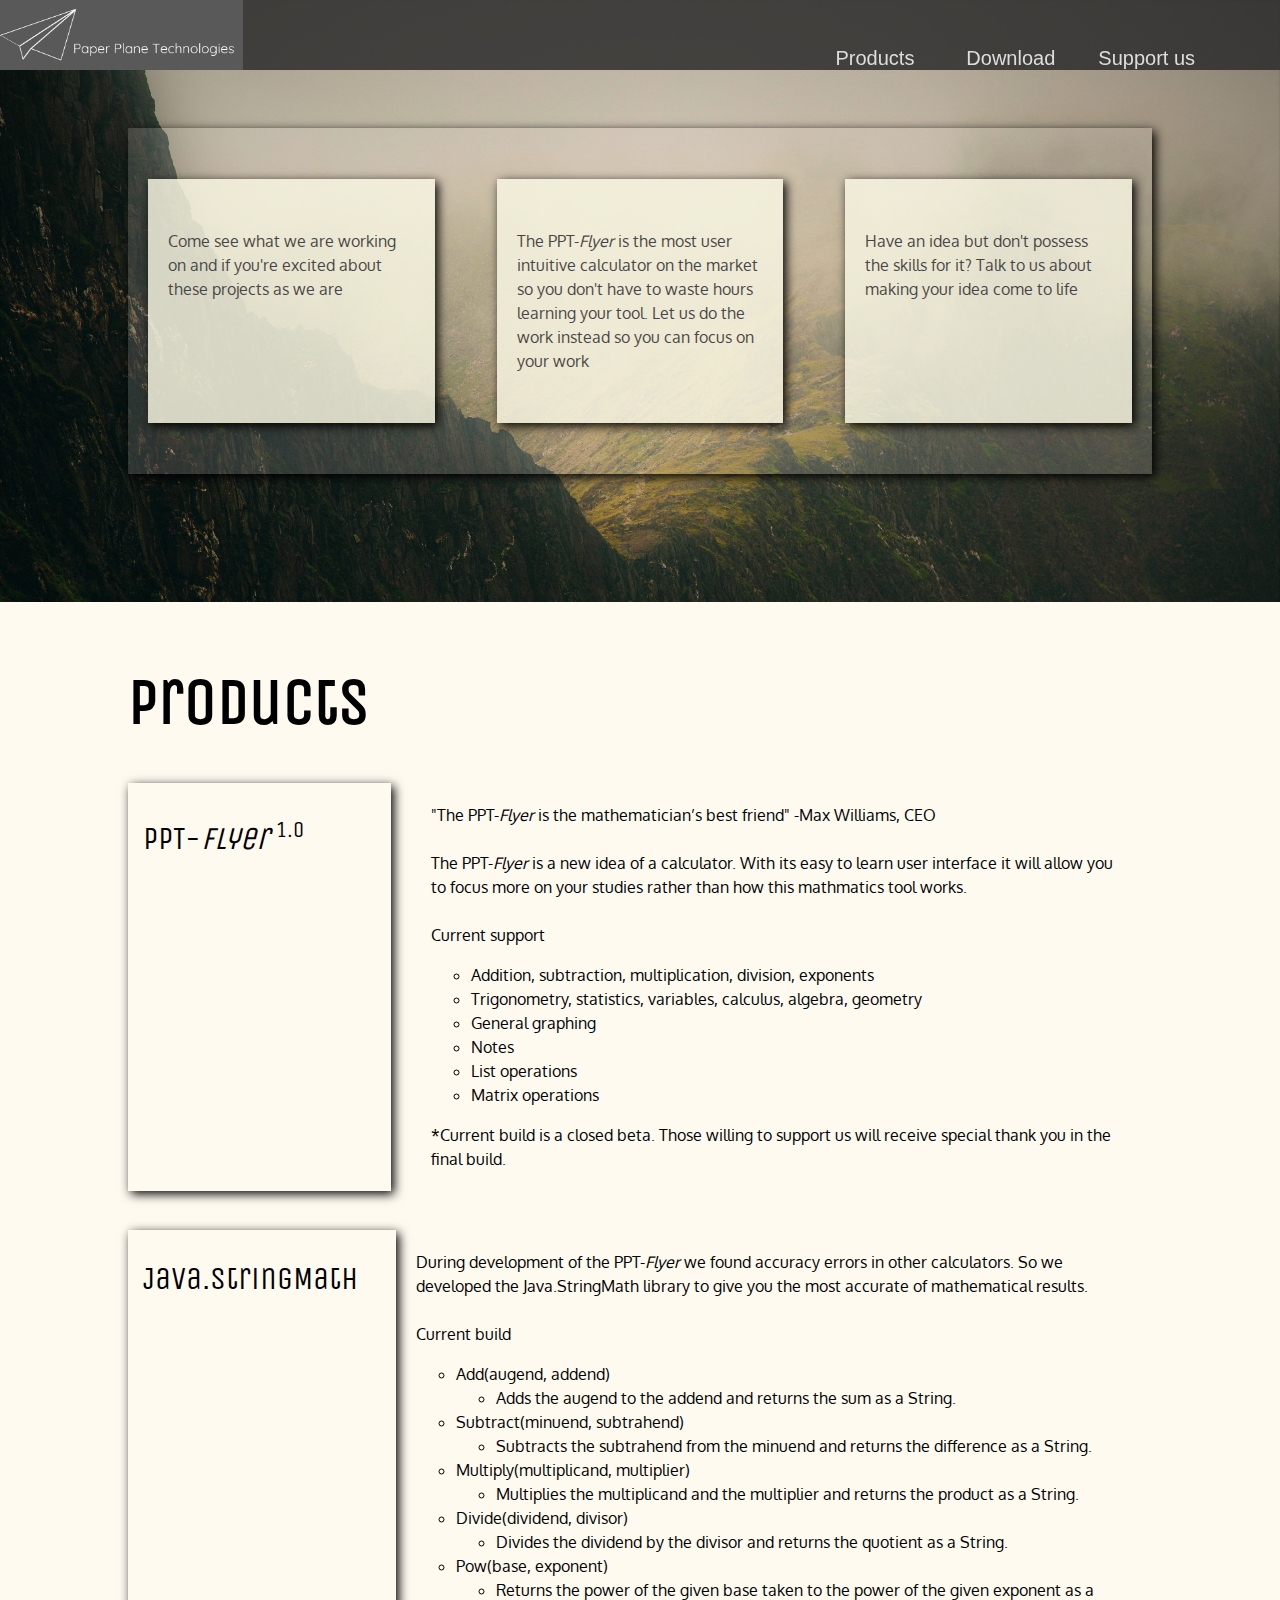
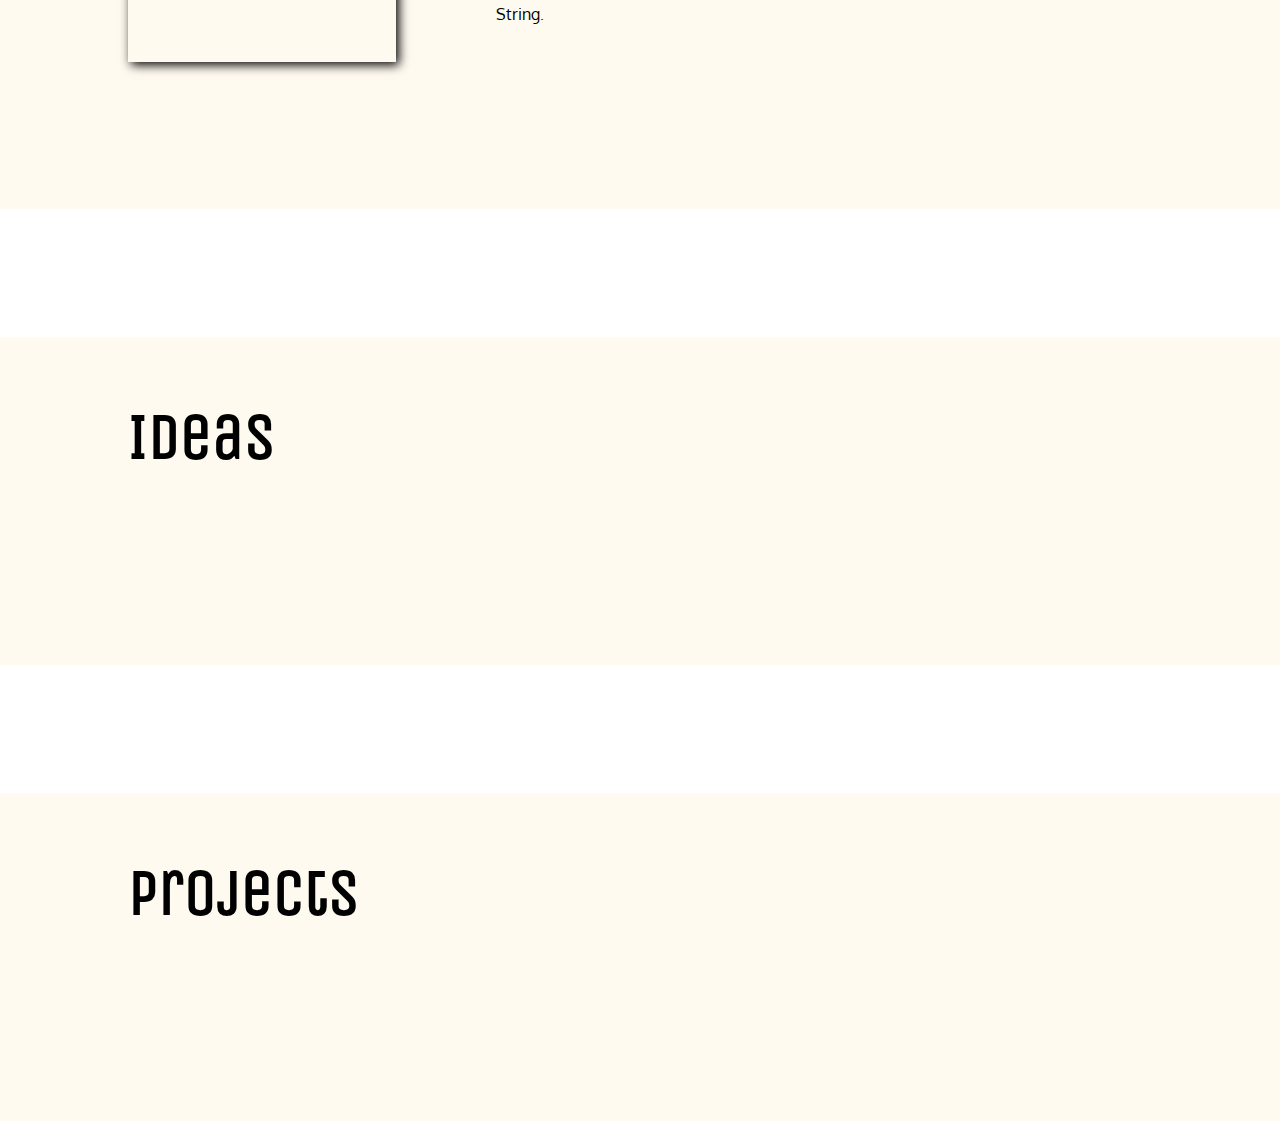
==== index.html @ 5256f651 "Test of Strcture" ====
<!DOCTYPE html>
<html>

<head>
<link href='style.css' type='text/css' rel='stylesheet'>
<link type="text/css" rel="stylesheet" href="header-style.css">
<title>Paper Plane Technologies</title>
<meta name="keywords" content="Paper Plane Technologies, Paper Plane, Technology, PPT-Flyer">

<style>
    body {
        padding: 0;
        margin: 0;
        
        background-image: url(bg%20mountain%20smoke.jpg);
        background-attachment: fixed;
        background-size: 100% 100%;
        z-index: -10;
    }
</style>
</head>

<body>
    
<div id="theWholeHeadingBlock">
	<a href="Home.html"><img src="PPT%20WHT.png"></a>
	<span id="rightHeadingItem">
        <a href="#products">
            <div id="hinLine">Products</div>
        </a>
        <a href="download.php">
            <div id="hinLine">Download</div>
        </a>
		<a href="support.php">
            <div id="hinLine">Support us</div>
        </a>
	</span>
</div>

<div class="vbuffer"></div>   

<div class="center">
    <div class="cContent">
        <div class="hbuffer"></div>
        
        <a href="#projects">
        <div class="inLine">
            Come see what we are working on and if you're excited about these projects as we are
        </div>
        </a>

        <div class="mhbuffer"></div>

        <a href="#products">
        <div class="inLine">
            The PPT-<em>Flyer</em> is the most user intuitive calculator on the market so you don't have to waste hours learning your tool. Let us do the work instead so you can focus on your work
        </div>
        </a>

        <div class="mhbuffer"></div>

        <a href="#ideas">
        <div class="inLine"> 
            Have an idea but don't possess the skills for it? Talk to us about making your idea come to life
        </div>
        </a>

        <div class="hbuffer"></div>
    </div>
</div>

<div class="vbuffer"></div>

<div id="products"></div>

<div class="hFill">
<!--    PPT-Flyer   -->
    <div class="center">
        <h1 class="head" >
            Products
        </h1>
    </div>
    <div class="fcenter">
        <a href="download-PPT-Flyer.html">
        <div class="thead">
            PPT-<em>Flyer </em> <sup><small>1.0</small></sup>
        </div>
        </a>
        <div class="hbuffer"></div>
        <div class="tdata">
            "The PPT-<em>Flyer</em> is the mathematician’s best friend" -Max Williams, CEO
            <br><br>
                        <!-- General -->
            The PPT-<em>Flyer</em> is a new idea of a calculator. With its easy to learn user interface it will allow you to focus more on your studies rather than how this mathmatics tool works.
            <br><br>
            Current support
            <ul style="list-style-type:circle">
                <li>Addition, subtraction, multiplication, division, exponents</li>
                <li>Trigonometry, statistics, variables, calculus, algebra, geometry</li>
                <li>General graphing</li>
                <li>Notes</li>
                <li>List operations</li>
                <li>Matrix operations</li>
            </ul>
            *Current build is a closed beta. Those willing to support us will receive special thank you in the final build.
        </div>     
    </div>
    <div class="mvbuffer"></div>
<!--     Java.StringMath     -->
    <div class="fcenter">
        <a href="download-Java.StringMath">
        <div class="thead">
            Java.StringMath
        </div>
        </a>
        <div class="tdata">
            During development of the PPT-<em>Flyer</em> we found accuracy errors in other calculators. So we developed the Java.StringMath library to give you the most accurate of mathematical results.
            <br><br>
            Current build
            <ul style="list-style-type:circle">
                <li>Add(augend, addend)</li>
                <ul style="list-style-type:circle">
                    <li>Adds the augend to the addend and returns the sum as a String.</li>
                </ul>
                <li>Subtract(minuend, subtrahend)</li>
                <ul style="list-style-type:circle">
                    <li>Subtracts the subtrahend from the minuend and returns the difference as a String.</li>
                </ul>
                <li>Multiply(multiplicand, multiplier)</li>
                <ul style="list-style-type:circle">
                    <li>Multiplies the multiplicand and the multiplier and returns the product as a String.</li>
                </ul>
                <li>Divide(dividend, divisor)</li>
                <ul style="list-style-type:circle">
                   <li>Divides the dividend by the divisor and returns the quotient as a String.</li> 
                </ul>
                <li>Pow(base, exponent)</li>
                <ul style="list-style-type:circle">
                    <li>Returns the power of the given base taken to the power of the given exponent as a String.</li>
                </ul>
                
            </ul>
        </div>
    </div>
    <div class="vbuffer"></div>    
</div>
    
<div class="vbuffer"></div>

<div id="ideas"></div>
    
<div class="hFill">
    <div class="center">
        <h1 class="head" >
        Ideas
        </h1>
    </div>
    <div class="vbuffer"></div>
</div>

<div class="vbuffer"></div>

<div id="projects"></div>

<div class="hFill">
    <div class="center">
        <h1 class="head">
        Projects
        </h1>
    </div>
    <div class="vbuffer"></div>
</div>
</body>

</html>
---- style.css ----
@import url('//fonts.googleapis.com/css?family=Unica One');
@import url('//fonts.googleapis.com/css?family=Oxygen');
/* calc() for calculations */
a:link, a:visited {
    font-size: inherit;
    line-height: inherit;
    
    width: 30%;
    display: inherit;
    
    color: inherit;
    font-family: inherit;
    font-size: inherit;
    box-shadow: 3px 3px 10px;
    background-color: inherit;
    text-decoration: none;
}
a:hover {
    background-color:rgba(112, 123, 88, 0.3);
}
.inLine{
    display: inline-block;

    font-size: 100%;
    font-family: Oxygen;
    line-height: 150%;
    background-color:rgba(245, 245, 220, .8);
        
    padding-left: 20px;
    padding-right: 20px;
    padding-top: 50px;
    padding-bottom: 50px;
    
    white-space:normal;
    z-index: -9;
}
.hFill {
    width: 100%;     
    background-color:rgb(255, 250, 240);

    padding-top: 1.5%;
    padding-bottom: 1.5%;
    
    white-space:normal;
    z-index: -9;
}
.cContent{
    display: flex;
    justify-content:space-around;
    background-color:rgba(255, 250, 240, .15);
    box-shadow: 3px 3px 10px;

    padding-top: 5%;
    padding-bottom: 5%;
    z-index: -10;
}
h1.head {
    font-family:'Unica One';
    font-size: 400%;
    text-align: left;
}
div.vbuffer {
    align-content:center; 
    padding-top: 5%;
    padding-bottom: 5%;
    width:100%;
}
.mvbuffer {
    align-content:center; 
    padding-top: 1.5%;
    padding-bottom: 1.5%;
    width:100%;
}
div.hbuffer {
    display: inline-block;
    padding-left: 1%;
    padding-right: 1%;
    height: 100%;
}
div.mhbuffer {
    display: inline-block;
    padding-left: 3%;
    padding-right: 3%;
    height: 100%;
}
.center{
    margin: auto;
    width: 80%;
    white-space: nowrap;
}
/*------    Tables  -----*/
.thead {
    text-align: center;
    width:20%;
    display: auto;
    font-family:'Unica One';
    font-size: 200%;
    padding-left: 15px;
    padding-top: 30px;
}
.tdata {
    display: auto;
    width: 80%;    
    line-height: 150%;
    white-space: normal;
    font-family:'Oxygen';
    padding: 20px;
}
.fcenter {
    margin: auto;
    width: 80%;
    white-space: nowrap;
    display: flex;
}
/* -----    Links   -----*/
#products{
    /*Link to Products mini*/
}
#ideas {
    /*Link to ideas mini */
}
#projects {
    /*Link to projects mini*/
}
---- header-style.css ----
body {
	background-color: white;
	font-family: sans-serif;
}

#theWholeHeadingBlock {
	background-color: rgba(45, 45, 45,.85);
	height: 70px;
	width: 100%;
	position: fixed;
}

#theWholeHeadingBlock img {
	height: 100%;
	position: absolute;
}
#theWholeHeadingBlock img:hover {
    color: #FFFFFF;
	background-color: #595959;
}

#rightHeadingItem {
	position: absolute;
	right: 20px;
	bottom: 0px;
    display: flex;
}

#rightHeadingItem div {
	display: inline-block;
	text-decoration: none;
	color: #DDDDDD;
	font-size: 20px;
    text-align: center;
    width: 121px;
	padding-left: 15px;
	padding-right: 15px;
	padding-top: 100%;
	margin: 0px;
}
#rightHeadingItem a:link{
    box-shadow: none;
}
#rightHeadingItem div:hover {
	color: #FFFFFF;
	background-color: #595959;
}

#hinLine {
    display: justify;
    width: 110px;
    padding-top: 100%;
    padding-right: 5px;
    padding-left:  5px;
    white-space:normal;
    
}
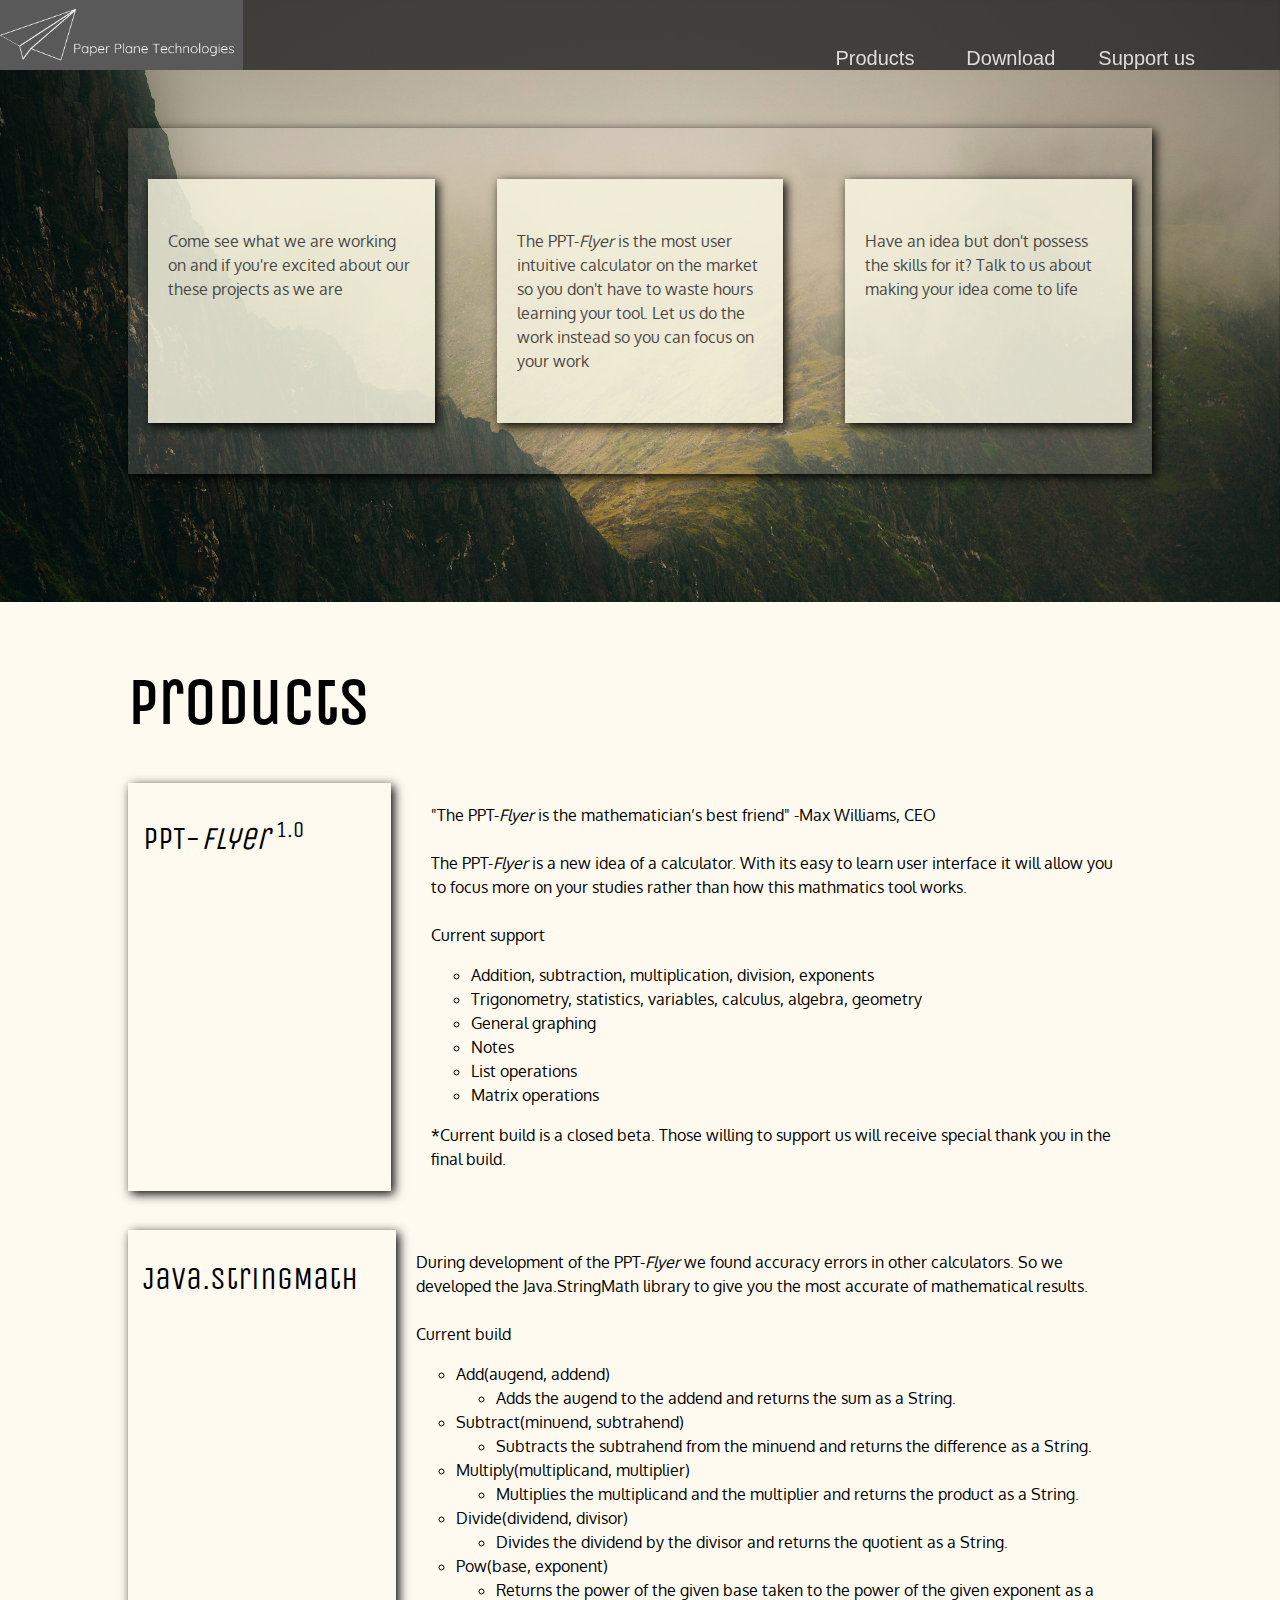
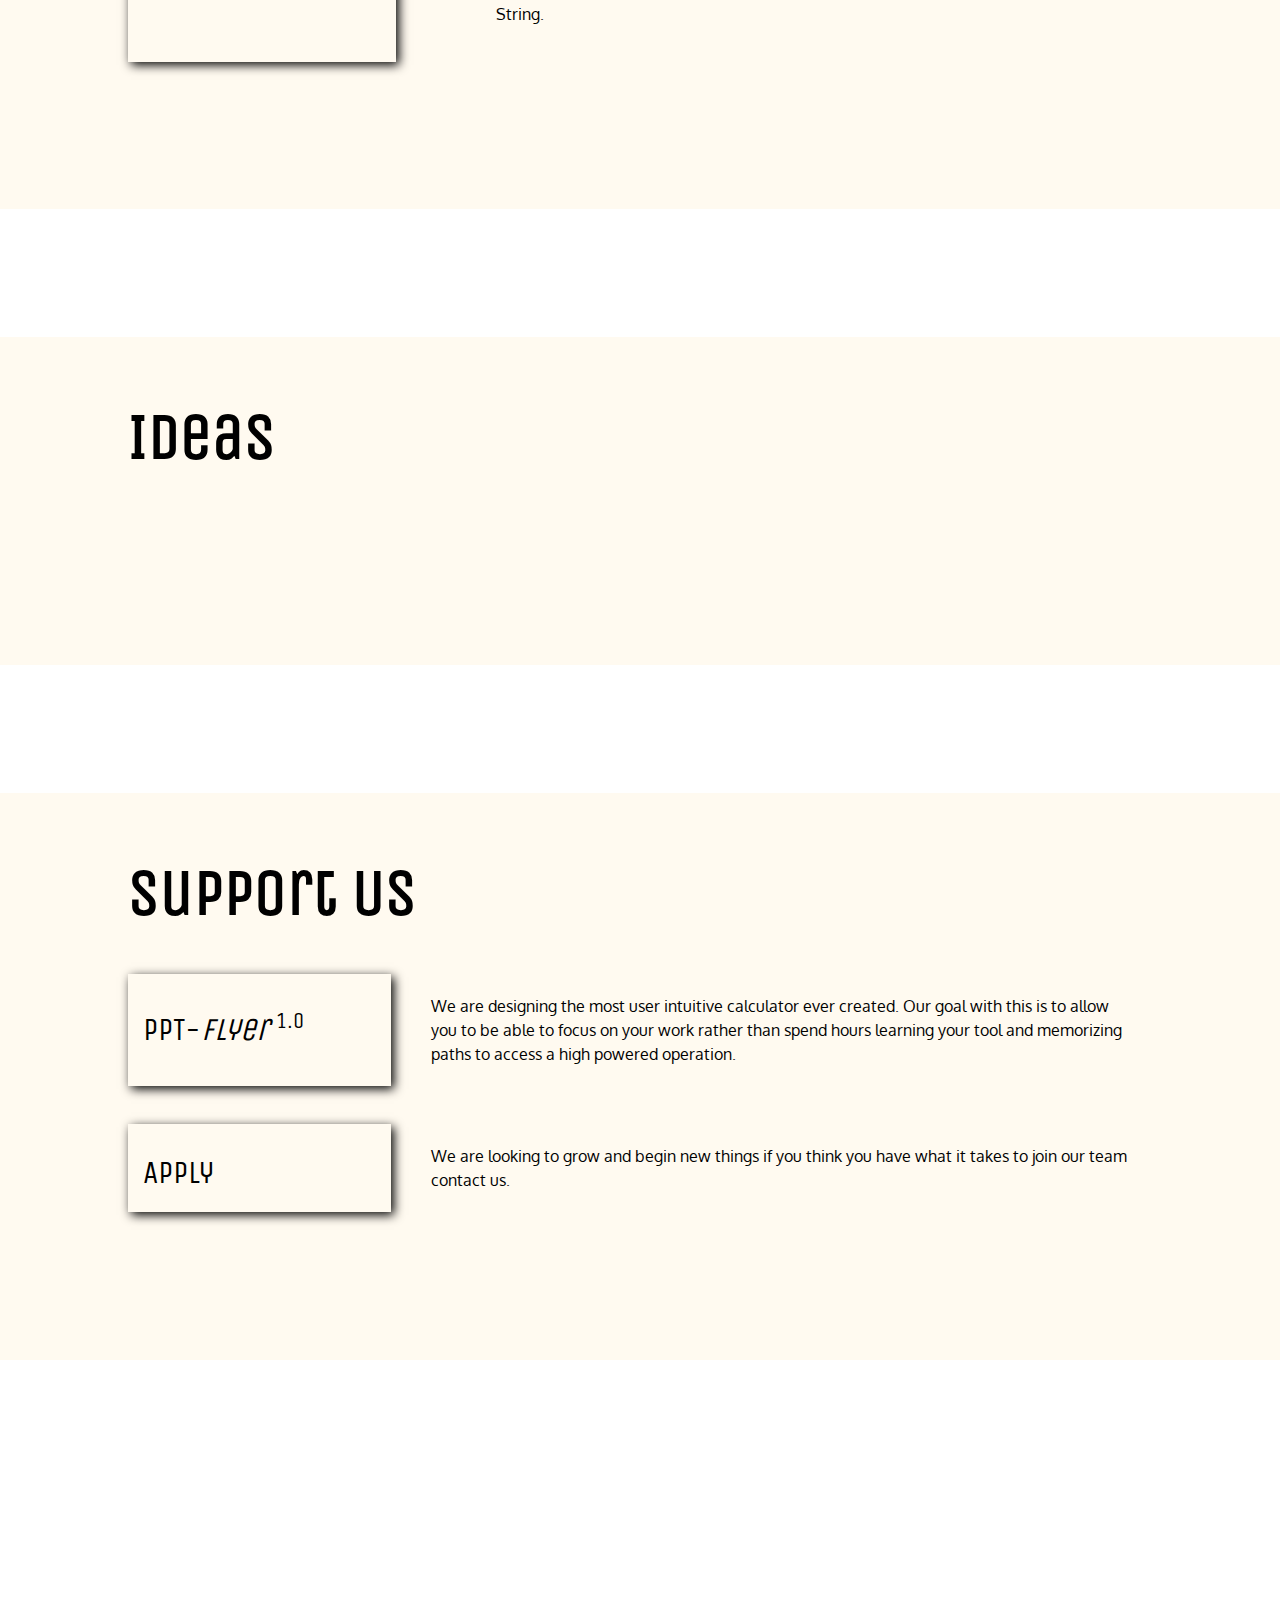
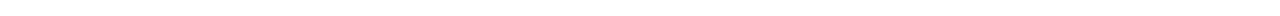
==== commit ec4715bb: "More content" ====
--- a/index.html
+++ b/index.html
@@ -28,10 +28,10 @@
         <a href="#products">
             <div id="hinLine">Products</div>
         </a>
-        <a href="download.php">
+        <a href="download.html">
             <div id="hinLine">Download</div>
         </a>
-		<a href="support.php">
+		<a href="#support">
             <div id="hinLine">Support us</div>
         </a>
 	</span>
@@ -43,9 +43,9 @@
     <div class="cContent">
         <div class="hbuffer"></div>
         
-        <a href="#projects">
+        <a href="#support">
         <div class="inLine">
-            Come see what we are working on and if you're excited about these projects as we are
+            Come see what we are working on and if you're excited about our these projects as we are
         </div>
         </a>
 
@@ -81,7 +81,7 @@
         </h1>
     </div>
     <div class="fcenter">
-        <a href="download-PPT-Flyer.html">
+        <a href="download/PPT-Flyer.html">
         <div class="thead">
             PPT-<em>Flyer </em> <sup><small>1.0</small></sup>
         </div>
@@ -105,10 +105,11 @@
             *Current build is a closed beta. Those willing to support us will receive special thank you in the final build.
         </div>     
     </div>
+  
     <div class="mvbuffer"></div>
 <!--     Java.StringMath     -->
     <div class="fcenter">
-        <a href="download-Java.StringMath">
+        <a href="download/Java.StringMath.html">
         <div class="thead">
             Java.StringMath
         </div>
@@ -142,6 +143,7 @@
             </ul>
         </div>
     </div>
+    
     <div class="vbuffer"></div>    
 </div>
     
@@ -160,16 +162,46 @@
 
 <div class="vbuffer"></div>
 
-<div id="projects"></div>
+<div id="support"></div>
 
 <div class="hFill">
+    
     <div class="center">
         <h1 class="head">
-        Projects
+        Support Us
         </h1>
     </div>
+    <div class="fcenter">
+        <a href="donate.html">
+        <div class="thead">
+            PPT-<em>Flyer </em> <sup><small>1.0</small></sup>
+        </div>
+        </a>
+        <div class="hbuffer"></div>
+        <div class="tdata">
+            We are designing the most user intuitive calculator ever created. Our goal with this is to allow you to be able to focus on your work rather than spend hours learning your tool and memorizing paths to access a high powered operation.
+        </div>
+    </div>
+
+    <div class="mvbuffer"></div>
+
+    <div class="fcenter">
+        <a href="apply">
+            <div class="thead">
+                Apply
+            </div>
+        </a>
+        <div class="hbuffer"></div>
+        <div class="tdata">
+            We are looking to grow and begin new things if you think you have what it takes to join our team contact us.
+        </div>
+    </div>
     <div class="vbuffer"></div>
 </div>
+<div class="vbuffer"></div>
+<div class="vbuffer"></div>
+
+
 </body>
 
 </html>--- a/style.css
+++ b/style.css
@@ -97,6 +97,7 @@
     font-size: 200%;
     padding-left: 15px;
     padding-top: 30px;
+    padding-bottom: 15px;    
 }
 .tdata {
     display: auto;
@@ -119,6 +120,6 @@
 #ideas {
     /*Link to ideas mini */
 }
-#projects {
+#support {
     /*Link to projects mini*/
 }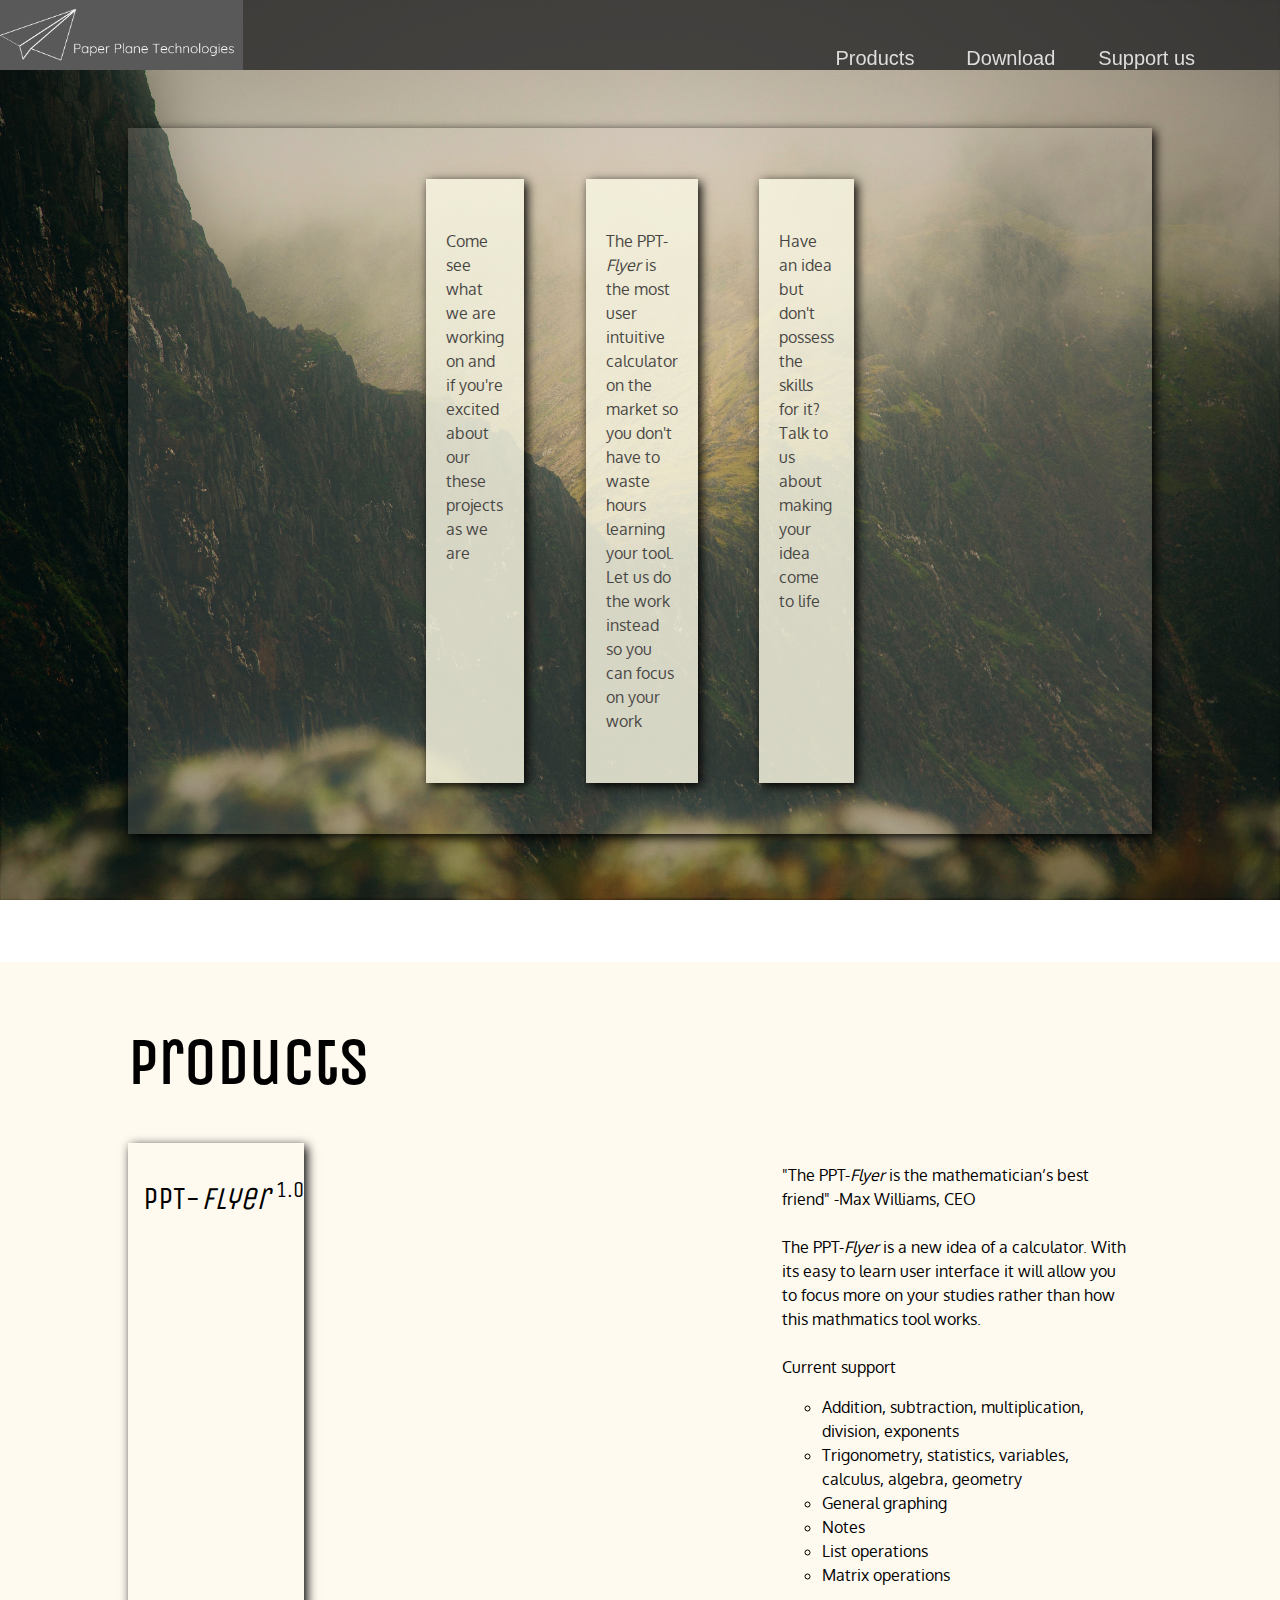
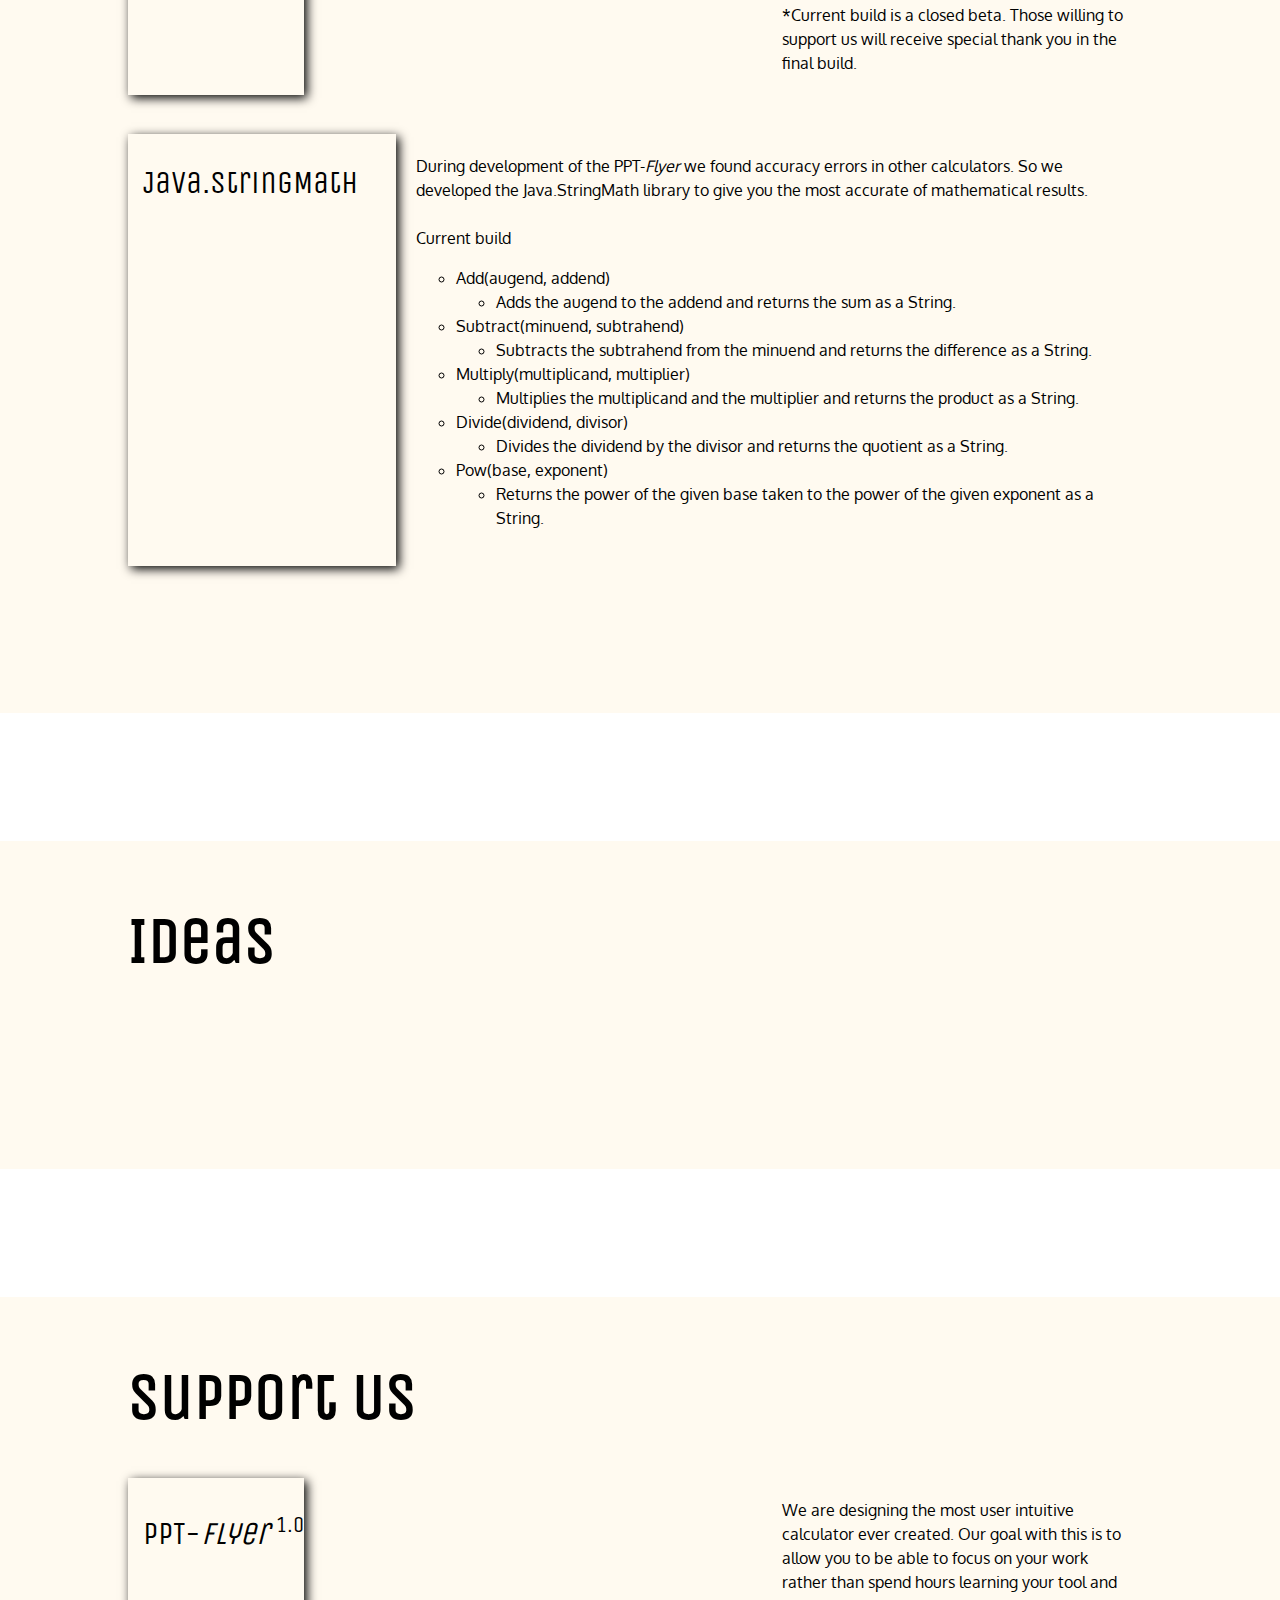
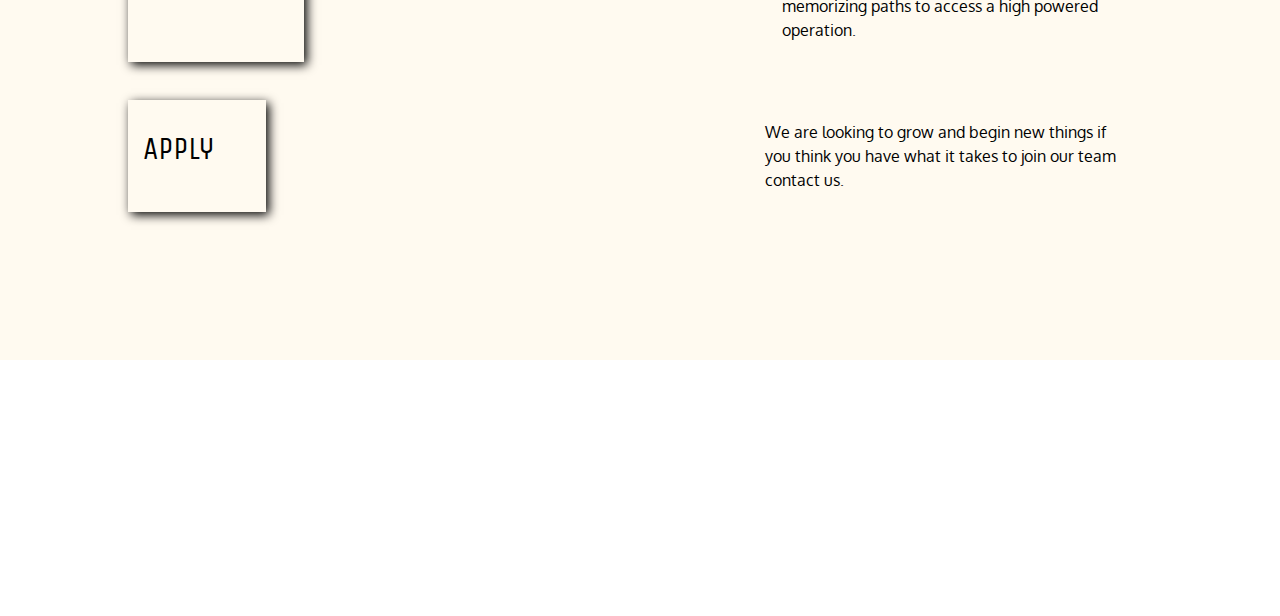
==== commit 5a4bb8fe: "Donate" ====
--- a/index.html
+++ b/index.html
@@ -1,6 +1,5 @@
 <!DOCTYPE html>
 <html>
-
 <head>
 <link href='style.css' type='text/css' rel='stylesheet'>
 <link type="text/css" rel="stylesheet" href="header-style.css">
@@ -23,7 +22,7 @@
 <body>
     
 <div id="theWholeHeadingBlock">
-	<a href="Home.html"><img src="PPT%20WHT.png"></a>
+	<a href="index.html"><img src="PPT%20WHT.png"></a>
 	<span id="rightHeadingItem">
         <a href="#products">
             <div id="hinLine">Products</div>
--- a/style.css
+++ b/style.css
@@ -34,6 +34,26 @@
     white-space:normal;
     z-index: -9;
 }
+.infoCell{
+    display: flex; 
+    font-size: 100%;
+    font-family: Oxygen;
+    line-height: 150%;
+    background-color:rgb(245, 245, 220);
+
+    margin: 2%;
+    padding: 5%;
+    z-index: -8;
+}
+.infoHold {
+    width:80%;
+    margin: auto;
+    align-content: space-around;
+    padding: 1%;
+    background-color:rgba(245, 245, 220, .4);
+    box-shadow: 3px 3px 10px;
+    z-index: -9;
+}
 .hFill {
     width: 100%;     
     background-color:rgb(255, 250, 240);
@@ -58,6 +78,11 @@
     font-family:'Unica One';
     font-size: 400%;
     text-align: left;
+}
+/*----- buffers -----*/
+.hbuffer {
+    width:100%;
+    padding-top: 100px;
 }
 div.vbuffer {
     align-content:center; 
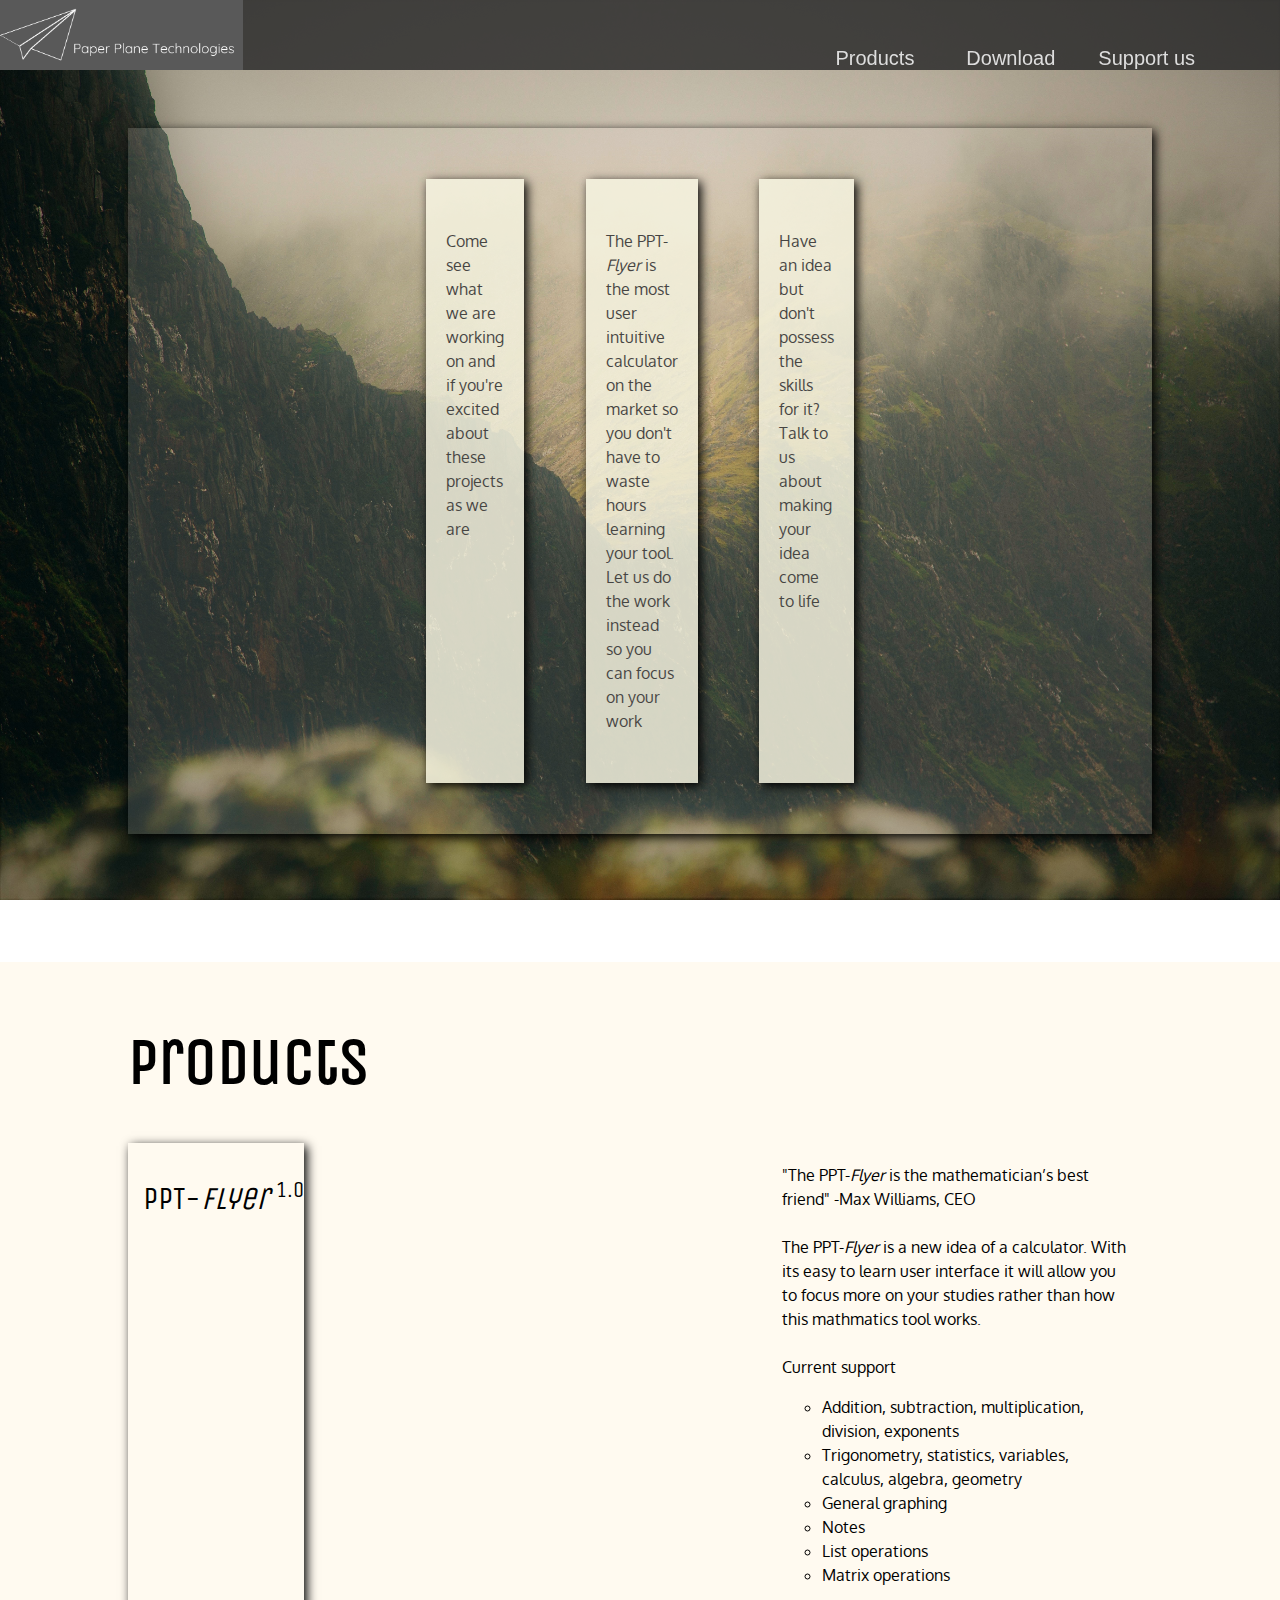
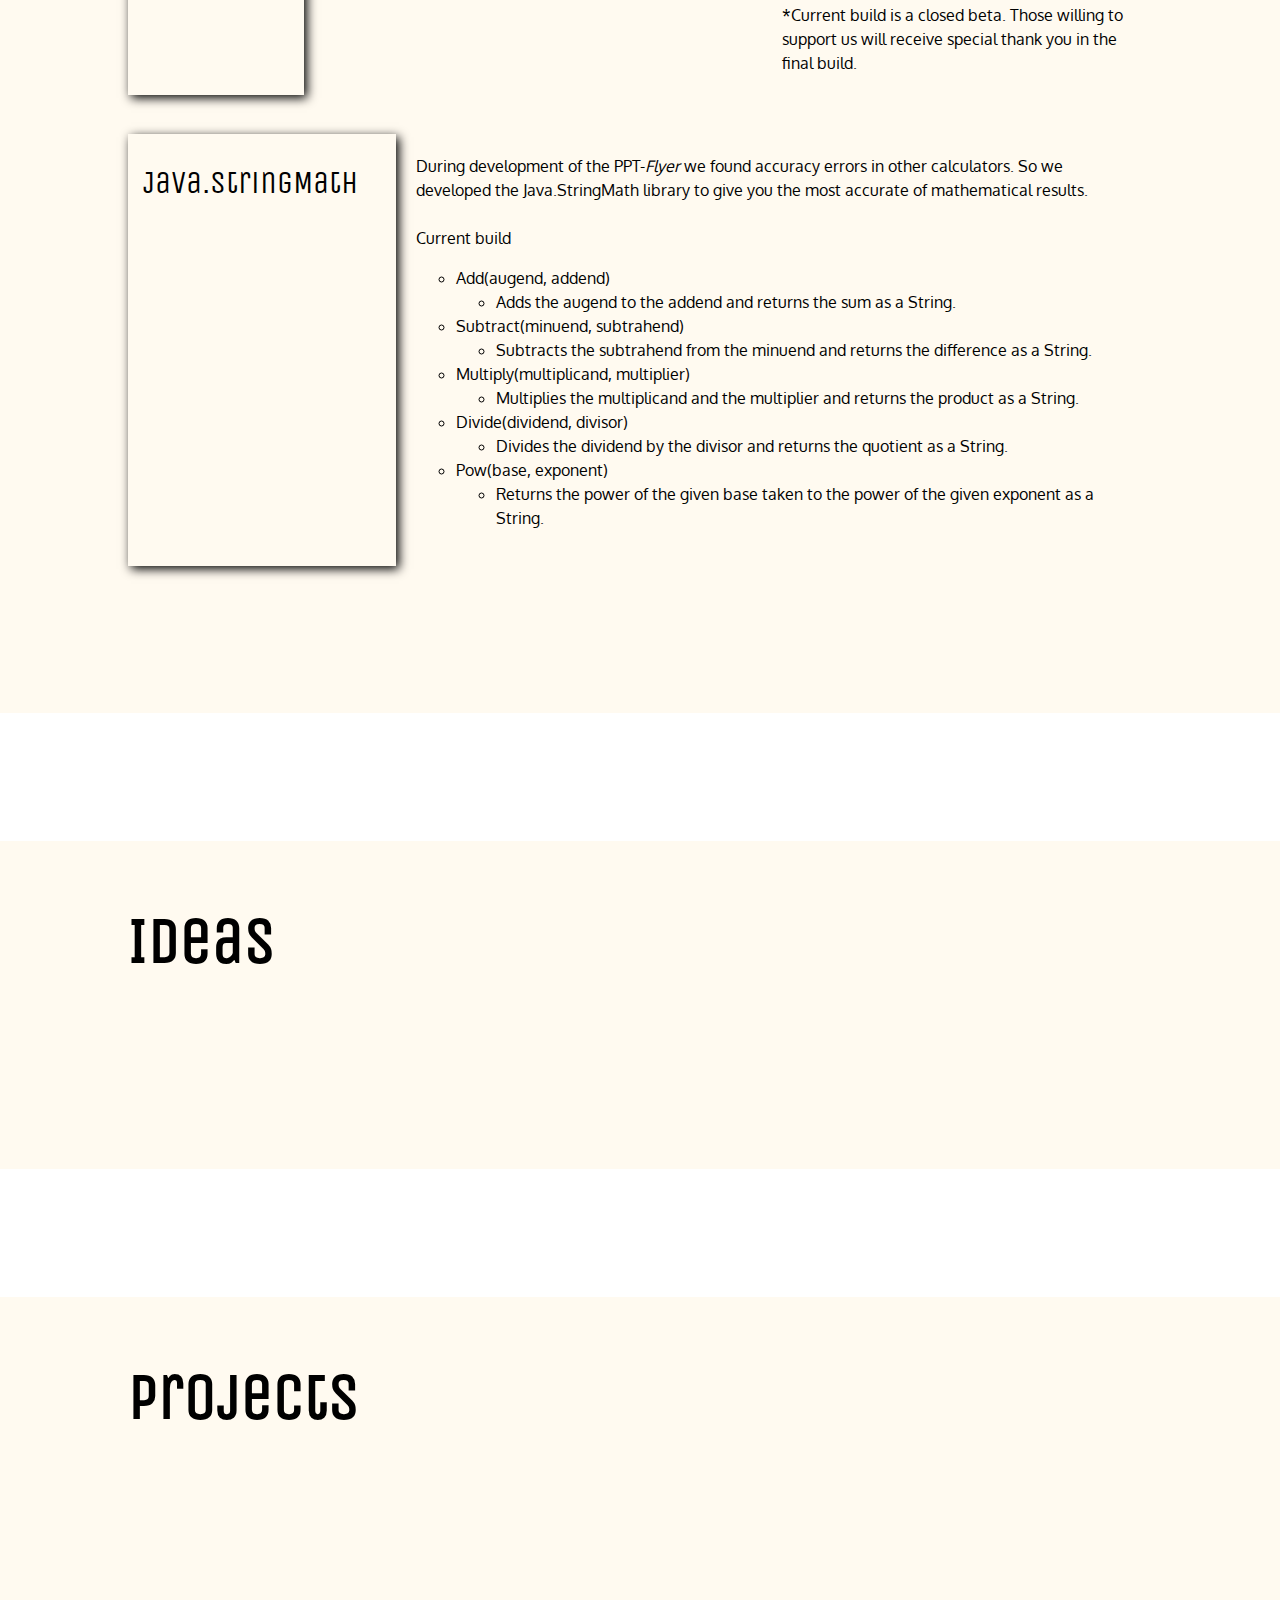
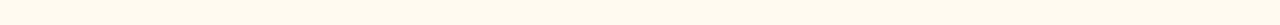
==== commit c471280f: "Revert "More content"" ====
--- a/index.html
+++ b/index.html
@@ -27,10 +27,10 @@
         <a href="#products">
             <div id="hinLine">Products</div>
         </a>
-        <a href="download.html">
+        <a href="download.php">
             <div id="hinLine">Download</div>
         </a>
-		<a href="#support">
+		<a href="support.php">
             <div id="hinLine">Support us</div>
         </a>
 	</span>
@@ -42,9 +42,9 @@
     <div class="cContent">
         <div class="hbuffer"></div>
         
-        <a href="#support">
+        <a href="#projects">
         <div class="inLine">
-            Come see what we are working on and if you're excited about our these projects as we are
+            Come see what we are working on and if you're excited about these projects as we are
         </div>
         </a>
 
@@ -80,7 +80,7 @@
         </h1>
     </div>
     <div class="fcenter">
-        <a href="download/PPT-Flyer.html">
+        <a href="download-PPT-Flyer.html">
         <div class="thead">
             PPT-<em>Flyer </em> <sup><small>1.0</small></sup>
         </div>
@@ -104,11 +104,10 @@
             *Current build is a closed beta. Those willing to support us will receive special thank you in the final build.
         </div>     
     </div>
-  
     <div class="mvbuffer"></div>
 <!--     Java.StringMath     -->
     <div class="fcenter">
-        <a href="download/Java.StringMath.html">
+        <a href="download-Java.StringMath">
         <div class="thead">
             Java.StringMath
         </div>
@@ -142,7 +141,6 @@
             </ul>
         </div>
     </div>
-    
     <div class="vbuffer"></div>    
 </div>
     
@@ -161,46 +159,16 @@
 
 <div class="vbuffer"></div>
 
-<div id="support"></div>
+<div id="projects"></div>
 
 <div class="hFill">
-    
     <div class="center">
         <h1 class="head">
-        Support Us
+        Projects
         </h1>
-    </div>
-    <div class="fcenter">
-        <a href="donate.html">
-        <div class="thead">
-            PPT-<em>Flyer </em> <sup><small>1.0</small></sup>
-        </div>
-        </a>
-        <div class="hbuffer"></div>
-        <div class="tdata">
-            We are designing the most user intuitive calculator ever created. Our goal with this is to allow you to be able to focus on your work rather than spend hours learning your tool and memorizing paths to access a high powered operation.
-        </div>
-    </div>
-
-    <div class="mvbuffer"></div>
-
-    <div class="fcenter">
-        <a href="apply">
-            <div class="thead">
-                Apply
-            </div>
-        </a>
-        <div class="hbuffer"></div>
-        <div class="tdata">
-            We are looking to grow and begin new things if you think you have what it takes to join our team contact us.
-        </div>
     </div>
     <div class="vbuffer"></div>
 </div>
-<div class="vbuffer"></div>
-<div class="vbuffer"></div>
-
-
 </body>
 
 </html>--- a/style.css
+++ b/style.css
@@ -122,7 +122,6 @@
     font-size: 200%;
     padding-left: 15px;
     padding-top: 30px;
-    padding-bottom: 15px;    
 }
 .tdata {
     display: auto;
@@ -145,6 +144,6 @@
 #ideas {
     /*Link to ideas mini */
 }
-#support {
+#projects {
     /*Link to projects mini*/
 }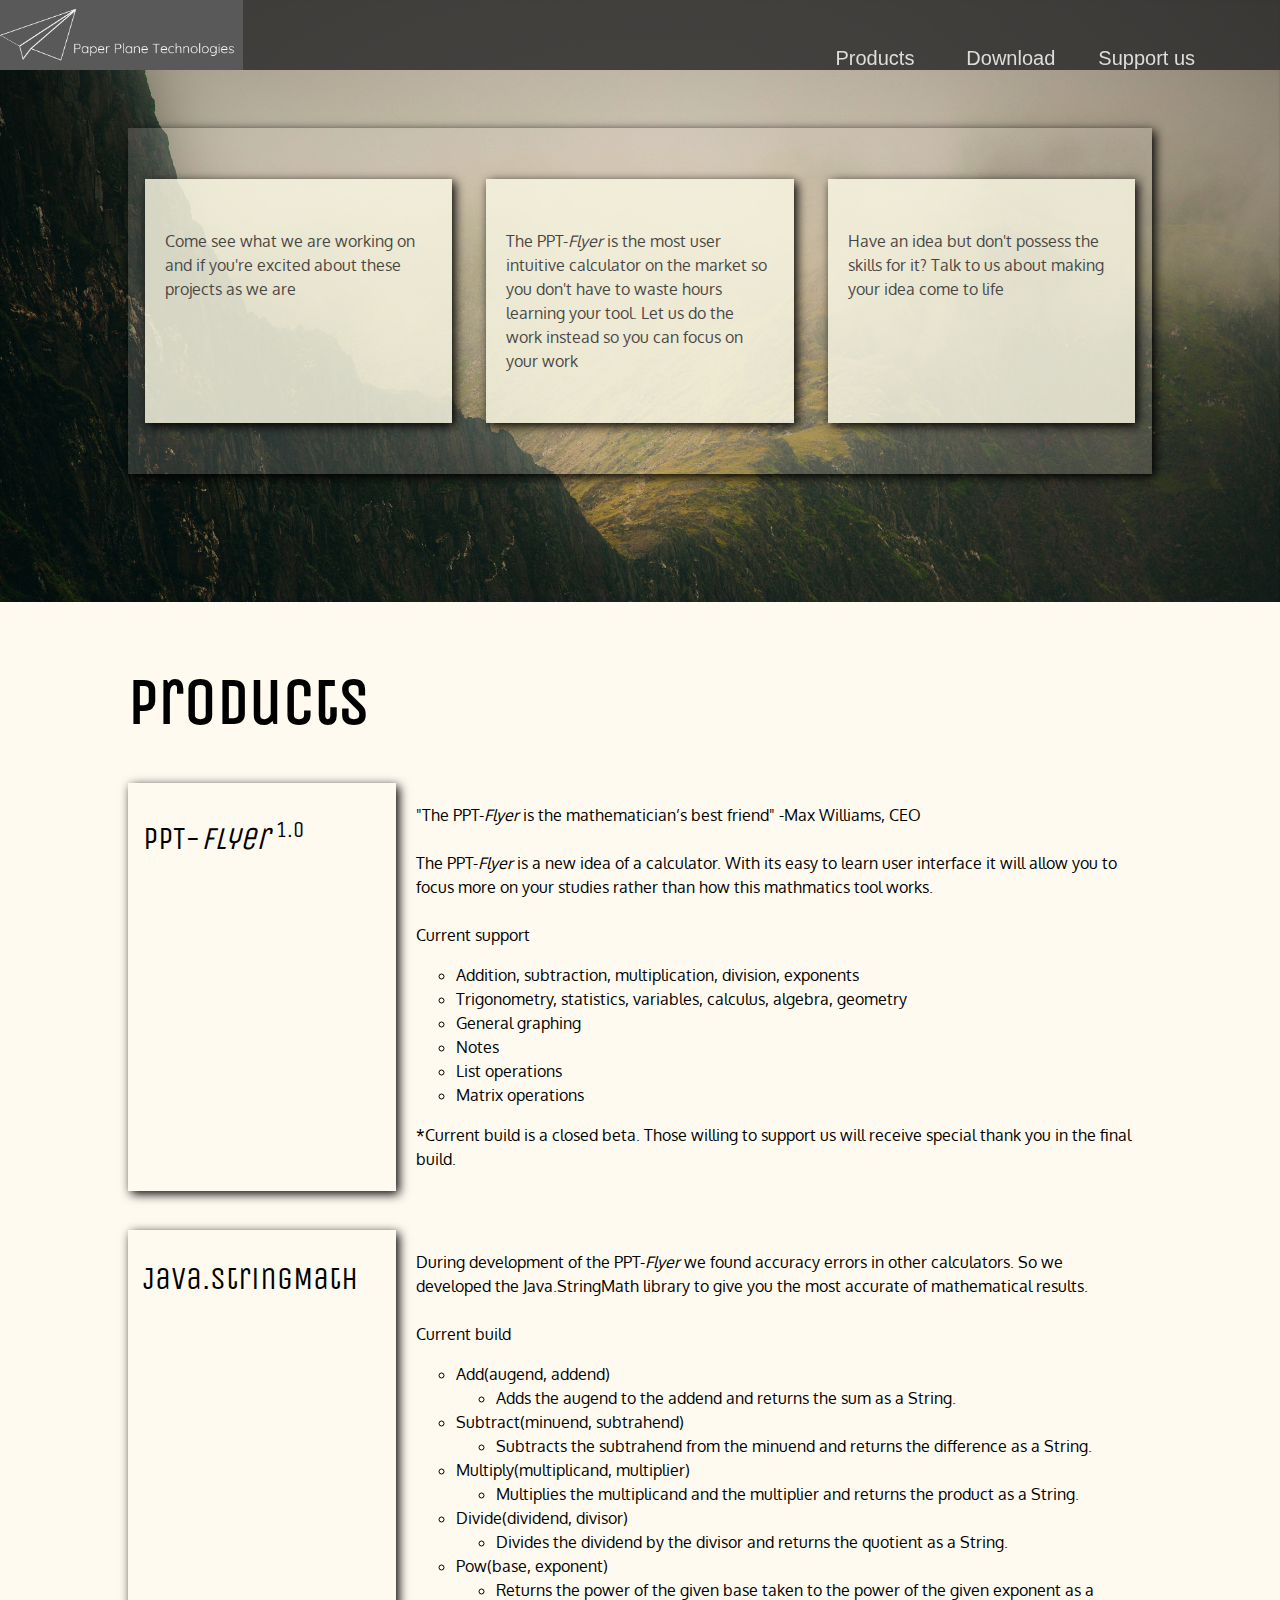
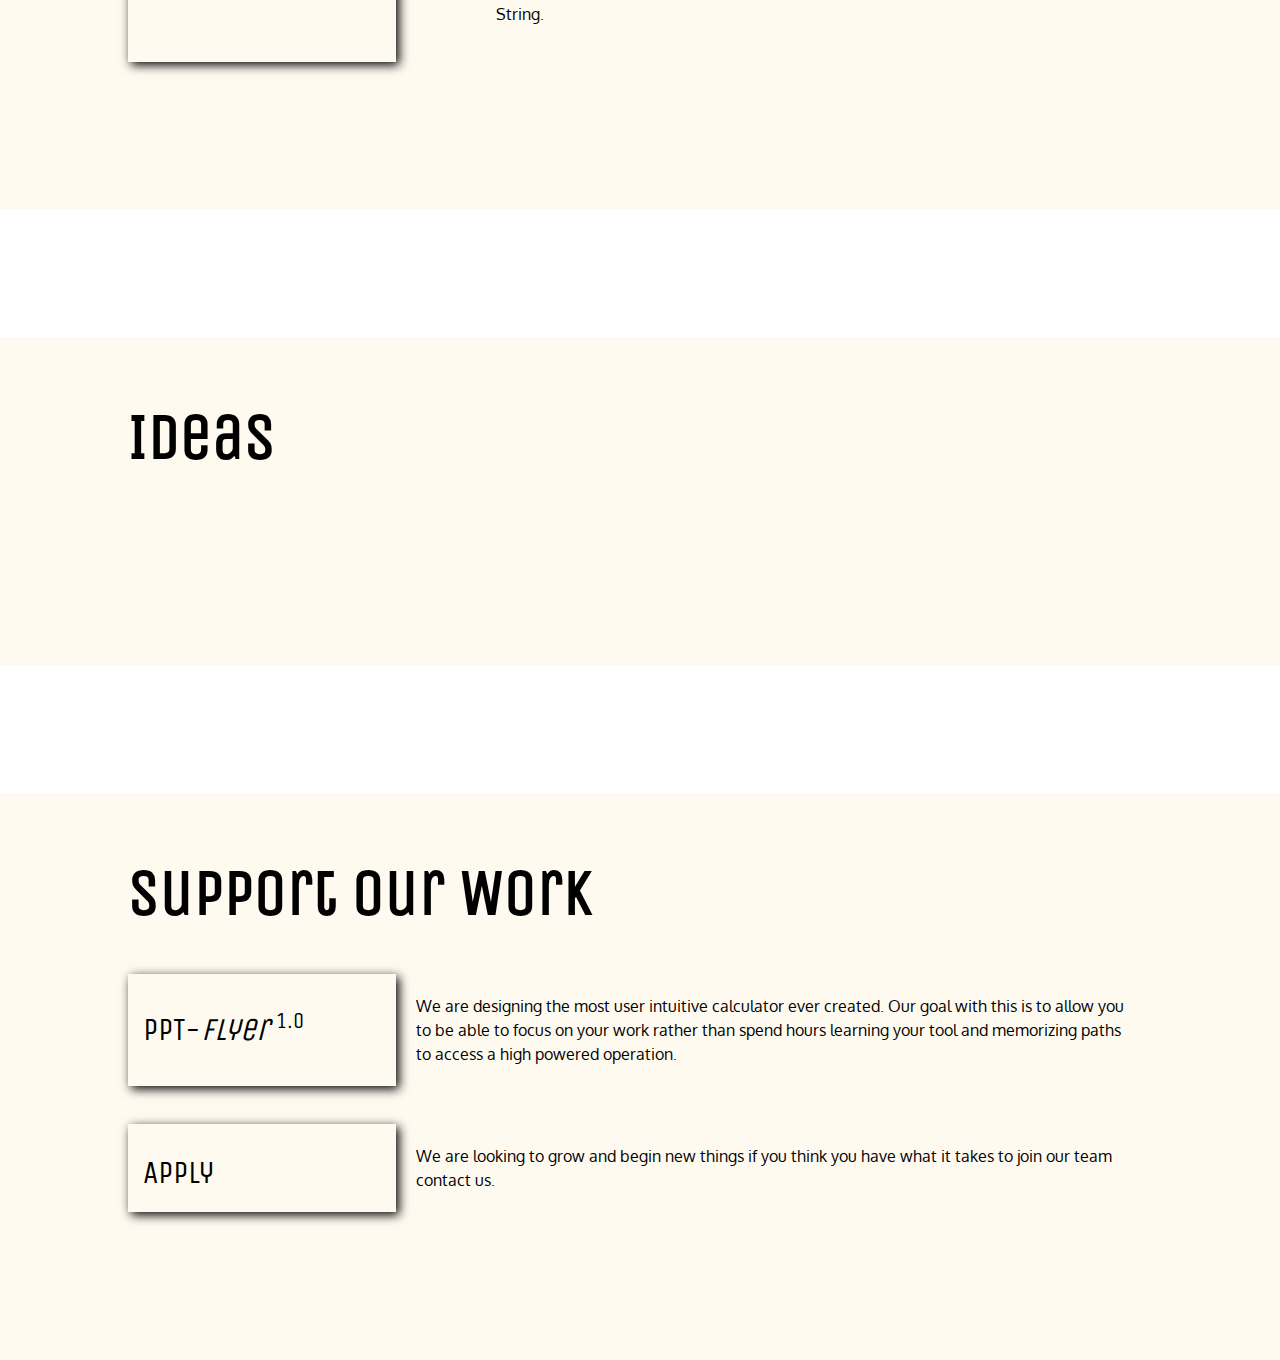
==== commit 18a5345f: "Donate & Index" ====
--- a/index.html
+++ b/index.html
@@ -40,31 +40,23 @@
 
 <div class="center">
     <div class="cContent">
-        <div class="hbuffer"></div>
         
-        <a href="#projects">
+        <a href="#support">
         <div class="inLine">
             Come see what we are working on and if you're excited about these projects as we are
         </div>
         </a>
-
-        <div class="mhbuffer"></div>
-
         <a href="#products">
         <div class="inLine">
             The PPT-<em>Flyer</em> is the most user intuitive calculator on the market so you don't have to waste hours learning your tool. Let us do the work instead so you can focus on your work
         </div>
         </a>
-
-        <div class="mhbuffer"></div>
-
         <a href="#ideas">
         <div class="inLine"> 
             Have an idea but don't possess the skills for it? Talk to us about making your idea come to life
         </div>
         </a>
 
-        <div class="hbuffer"></div>
     </div>
 </div>
 
@@ -85,7 +77,6 @@
             PPT-<em>Flyer </em> <sup><small>1.0</small></sup>
         </div>
         </a>
-        <div class="hbuffer"></div>
         <div class="tdata">
             "The PPT-<em>Flyer</em> is the mathematician’s best friend" -Max Williams, CEO
             <br><br>
@@ -159,13 +150,37 @@
 
 <div class="vbuffer"></div>
 
-<div id="projects"></div>
+<div id="support"></div>
 
 <div class="hFill">
+    
     <div class="center">
         <h1 class="head">
-        Projects
+        Support Our Work
         </h1>
+    </div>
+    <div class="fcenter">
+        <a href="donate.html">
+        <div class="thead">
+            PPT-<em>Flyer </em> <sup><small>1.0</small></sup>
+        </div>
+        </a>
+        <div class="tdata">
+            We are designing the most user intuitive calculator ever created. Our goal with this is to allow you to be able to focus on your work rather than spend hours learning your tool and memorizing paths to access a high powered operation.
+        </div>
+    </div>
+
+    <div class="mvbuffer"></div>
+
+    <div class="fcenter">
+        <a href="apply">
+            <div class="thead">
+                Apply
+            </div>
+        </a>
+        <div class="tdata">
+            We are looking to grow and begin new things if you think you have what it takes to join our team contact us.
+        </div>
     </div>
     <div class="vbuffer"></div>
 </div>
--- a/style.css
+++ b/style.css
@@ -8,19 +8,21 @@
     width: 30%;
     display: inherit;
     
+    flex: inherit;
+    
     color: inherit;
     font-family: inherit;
     font-size: inherit;
     box-shadow: 3px 3px 10px;
     background-color: inherit;
     text-decoration: none;
+    
 }
 a:hover {
     background-color:rgba(112, 123, 88, 0.3);
 }
 .inLine{
-    display: inline-block;
-
+    flex: 1;
     font-size: 100%;
     font-family: Oxygen;
     line-height: 150%;
@@ -30,7 +32,6 @@
     padding-right: 20px;
     padding-top: 50px;
     padding-bottom: 50px;
-    
     white-space:normal;
     z-index: -9;
 }
@@ -96,18 +97,6 @@
     padding-bottom: 1.5%;
     width:100%;
 }
-div.hbuffer {
-    display: inline-block;
-    padding-left: 1%;
-    padding-right: 1%;
-    height: 100%;
-}
-div.mhbuffer {
-    display: inline-block;
-    padding-left: 3%;
-    padding-right: 3%;
-    height: 100%;
-}
 .center{
     margin: auto;
     width: 80%;
@@ -116,7 +105,6 @@
 /*------    Tables  -----*/
 .thead {
     text-align: center;
-    width:20%;
     display: auto;
     font-family:'Unica One';
     font-size: 200%;
@@ -144,6 +132,6 @@
 #ideas {
     /*Link to ideas mini */
 }
-#projects {
+#support {
     /*Link to projects mini*/
 }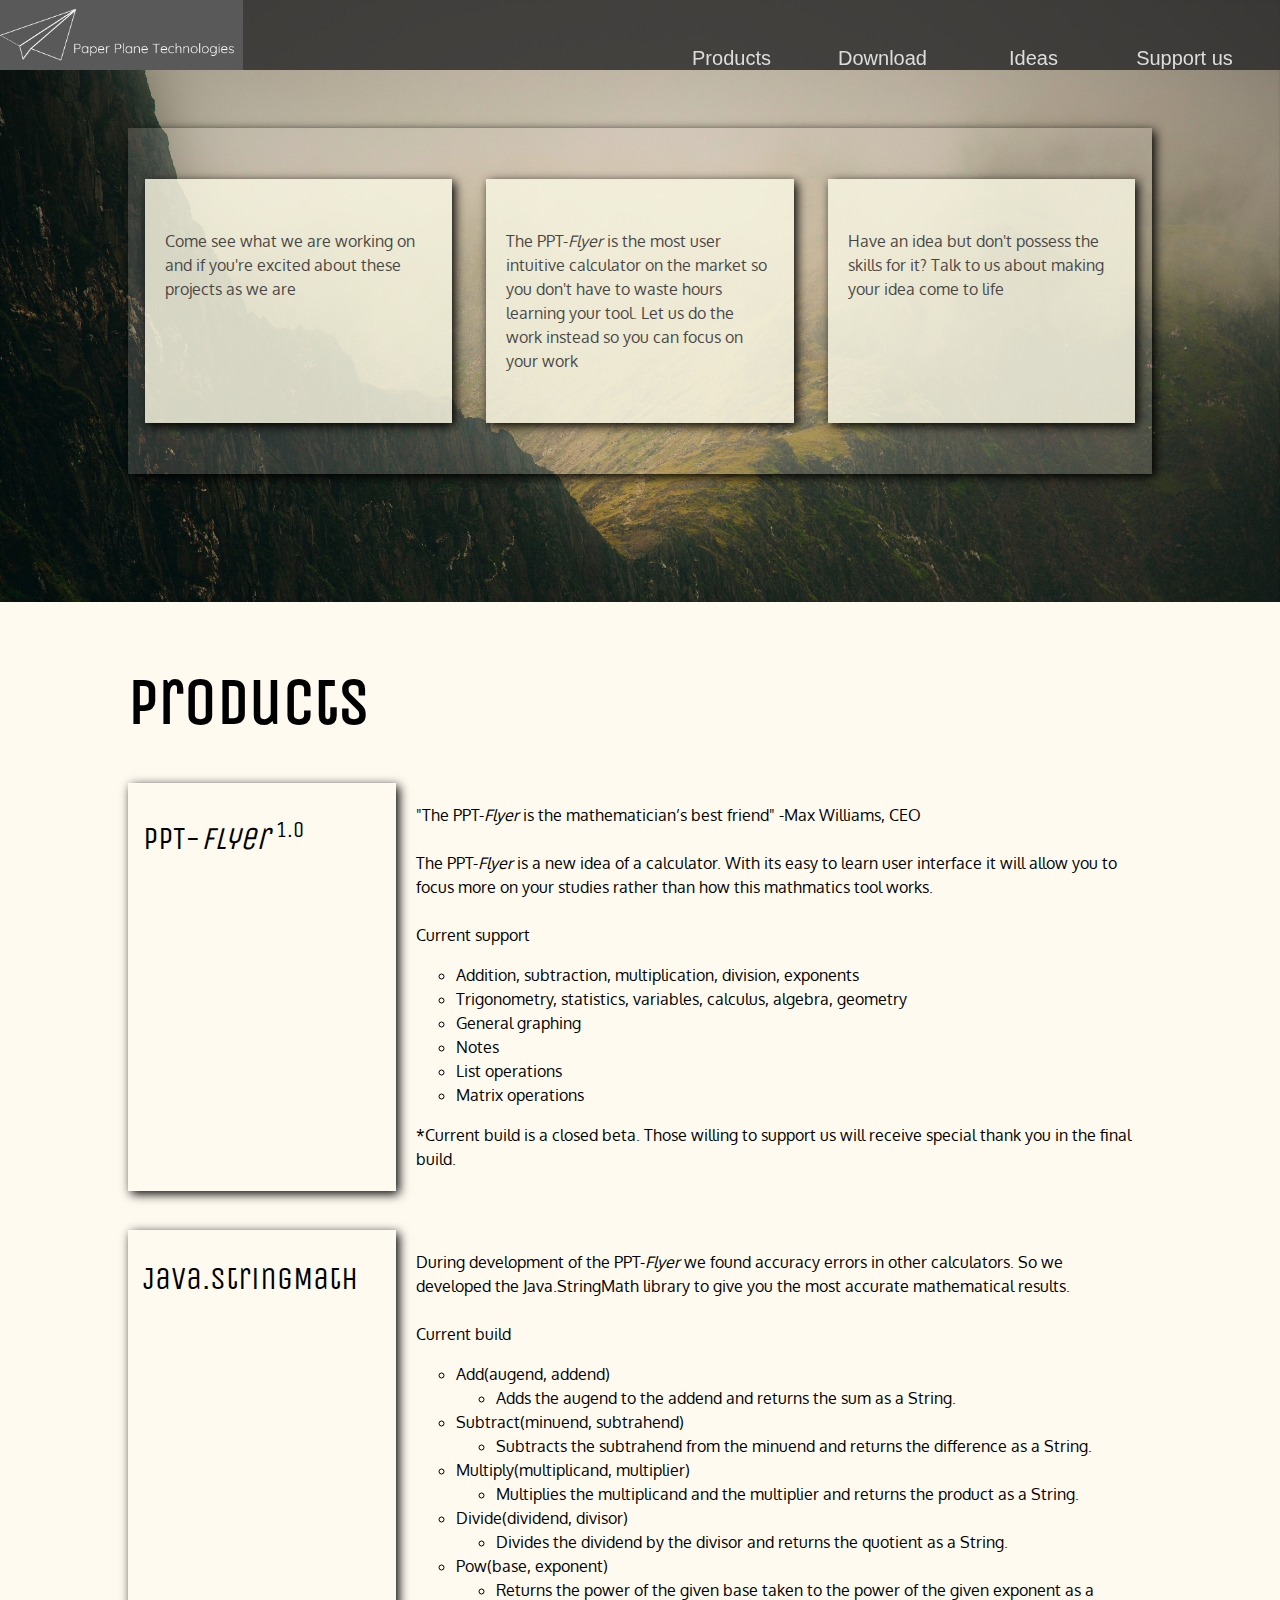
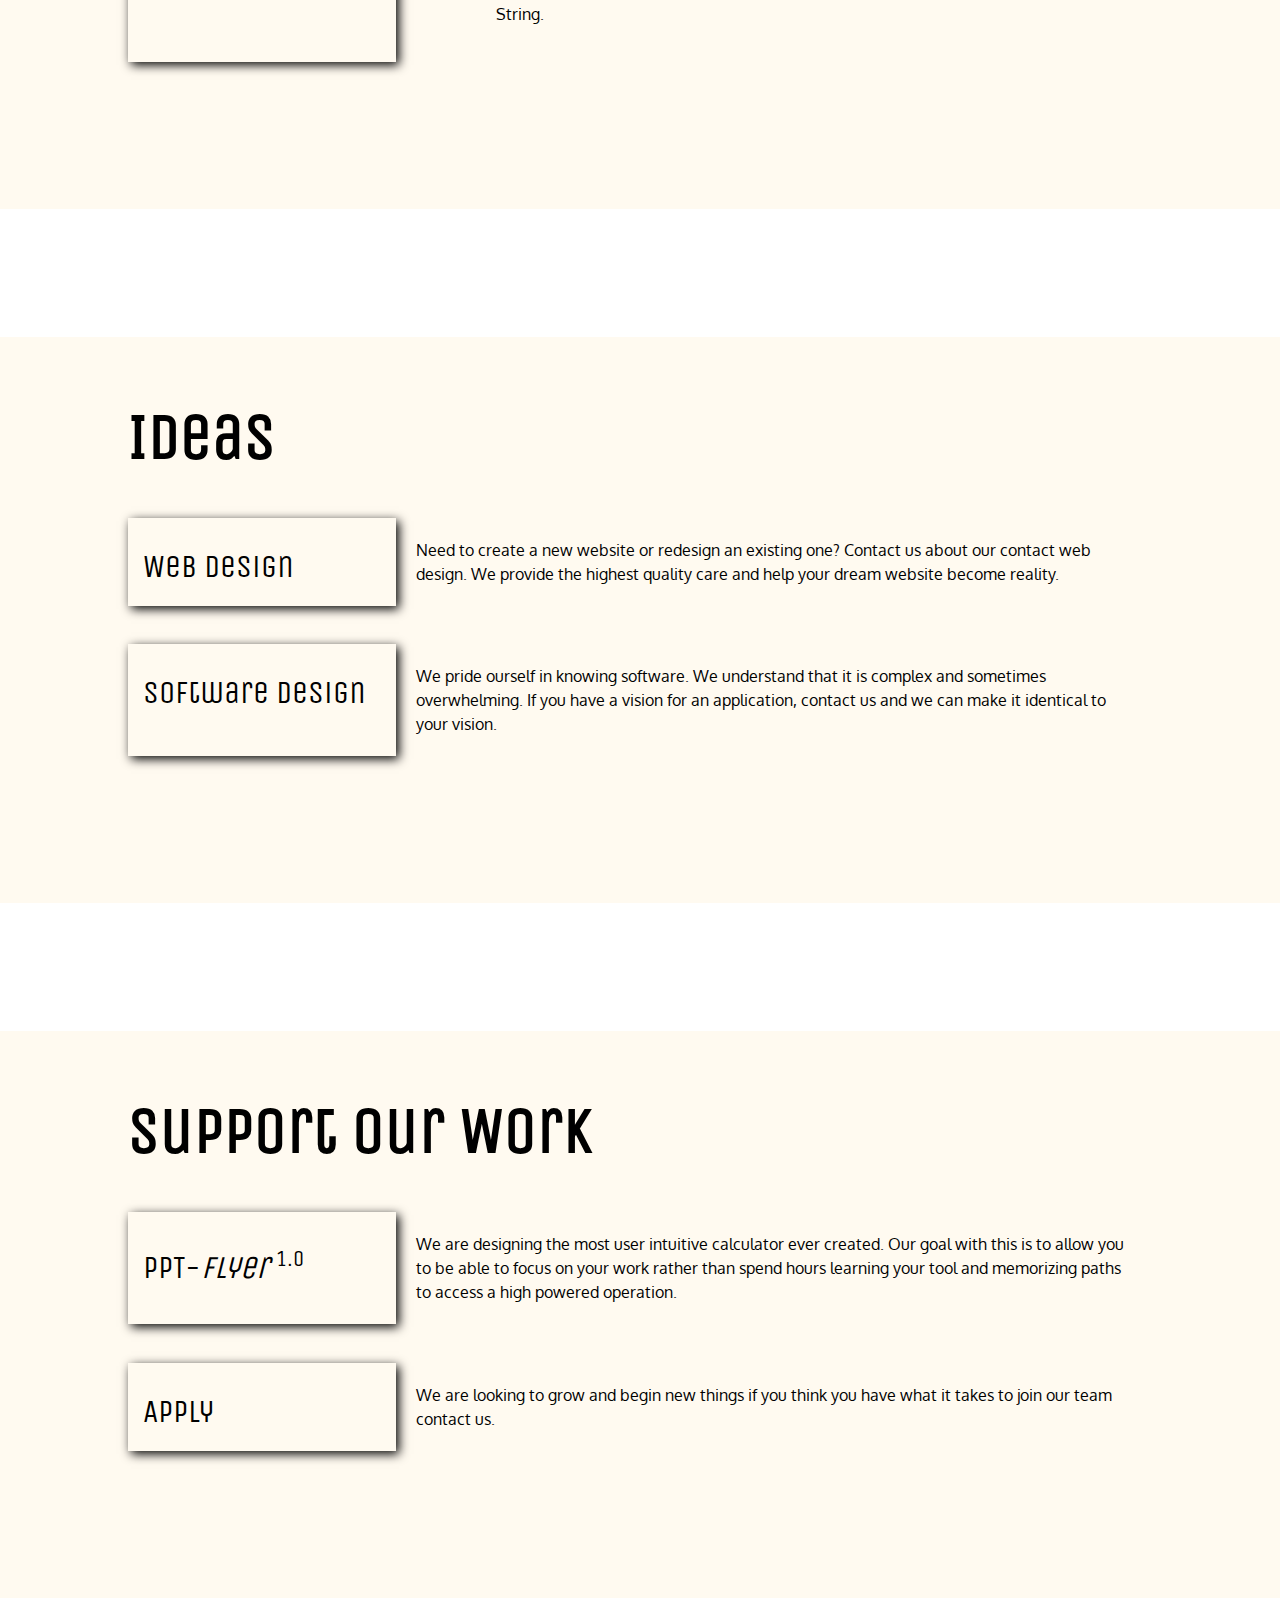
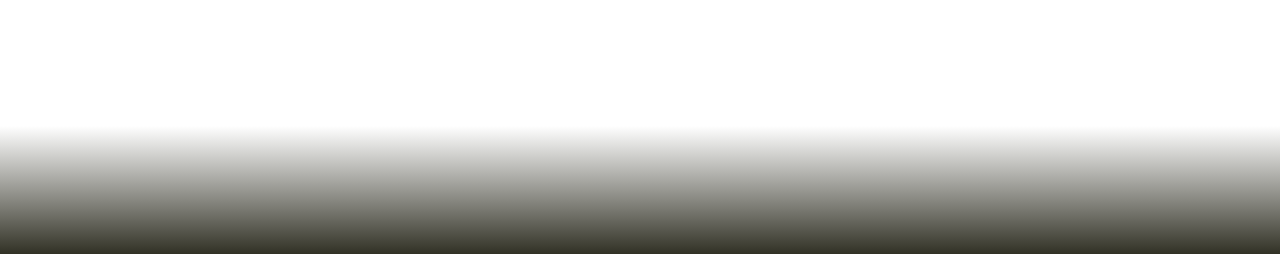
==== commit 64295d1d: "Finishing content" ====
--- a/index.html
+++ b/index.html
@@ -27,12 +27,16 @@
         <a href="#products">
             <div id="hinLine">Products</div>
         </a>
-        <a href="download.php">
+        <a href="download.html">
             <div id="hinLine">Download</div>
         </a>
-		<a href="support.php">
+        <a href="#ideas">
+            <div id="inLine">Ideas</div>
+        </a>
+		<a href="#support">
             <div id="hinLine">Support us</div>
         </a>
+  
 	</span>
 </div>
 
@@ -72,7 +76,7 @@
         </h1>
     </div>
     <div class="fcenter">
-        <a href="download-PPT-Flyer.html">
+        <a href="download.html">
         <div class="thead">
             PPT-<em>Flyer </em> <sup><small>1.0</small></sup>
         </div>
@@ -98,13 +102,13 @@
     <div class="mvbuffer"></div>
 <!--     Java.StringMath     -->
     <div class="fcenter">
-        <a href="download-Java.StringMath">
+        <a href="download.html">
         <div class="thead">
             Java.StringMath
         </div>
         </a>
         <div class="tdata">
-            During development of the PPT-<em>Flyer</em> we found accuracy errors in other calculators. So we developed the Java.StringMath library to give you the most accurate of mathematical results.
+            During development of the PPT-<em>Flyer</em> we found accuracy errors in other calculators. So we developed the Java.StringMath library to give you the most accurate mathematical results.
             <br><br>
             Current build
             <ul style="list-style-type:circle">
@@ -145,6 +149,28 @@
         Ideas
         </h1>
     </div>
+    <div class="fcenter">
+        <a href="ideas.html">
+        <div class="thead">
+            Web Design
+        </div>
+        </a>
+        <div class="tdata">
+            Need to create a new website or redesign an existing one? Contact us about our contact web design. We provide the highest quality care and help your dream website become reality.
+        </div>
+    </div>
+    <div class="mvbuffer"></div>
+    <dive class="fcenter">
+    <a href="ideas.html">
+        <div class="thead">
+            Software Design    
+        </div>
+        </a>
+        <div class="tdata">
+            We pride ourself in knowing software. We understand that it is complex and sometimes overwhelming. If you have a vision for an application, contact us and we can make it identical to your vision.
+        </div>
+    </dive>
+    
     <div class="vbuffer"></div>
 </div>
 
@@ -184,6 +210,9 @@
     </div>
     <div class="vbuffer"></div>
 </div>
+<div class="vbuffer"></div>
+<div class="bvbuffer"></div>
+
 </body>
 
 </html>--- a/style.css
+++ b/style.css
@@ -36,13 +36,12 @@
     z-index: -9;
 }
 .infoCell{
-    display: flex; 
     font-size: 100%;
     font-family: Oxygen;
     line-height: 150%;
     background-color:rgb(245, 245, 220);
 
-    margin: 2%;
+    margin: auto;
     padding: 5%;
     z-index: -8;
 }
@@ -80,6 +79,11 @@
     font-size: 400%;
     text-align: left;
 }
+h1.small {
+    font-family:'Unica One';
+    font-size: 200%;
+    text-align: left; 
+}
 /*----- buffers -----*/
 .hbuffer {
     width:100%;
@@ -90,6 +94,16 @@
     padding-top: 5%;
     padding-bottom: 5%;
     width:100%;
+}
+div.bvbuffer {
+    align-content:center; 
+    padding-top: 5%;
+    padding-bottom: 5%;
+    width:100%;
+    background: -webkit-linear-gradient(rgba(255, 255, 255, 0.0), rgb(49, 49, 37));
+    background: -o-linear-gradient(rgba(255, 255, 255, 0.0), rgb(49, 49, 37));
+    background: -moz-linear-gradient(rgba(255, 255, 255, 0.0), rgb(49, 49, 37)); 
+    background: linear-gradient(rgba(255, 255, 255, 0.0), rgb(49, 49, 37));
 }
 .mvbuffer {
     align-content:center; 
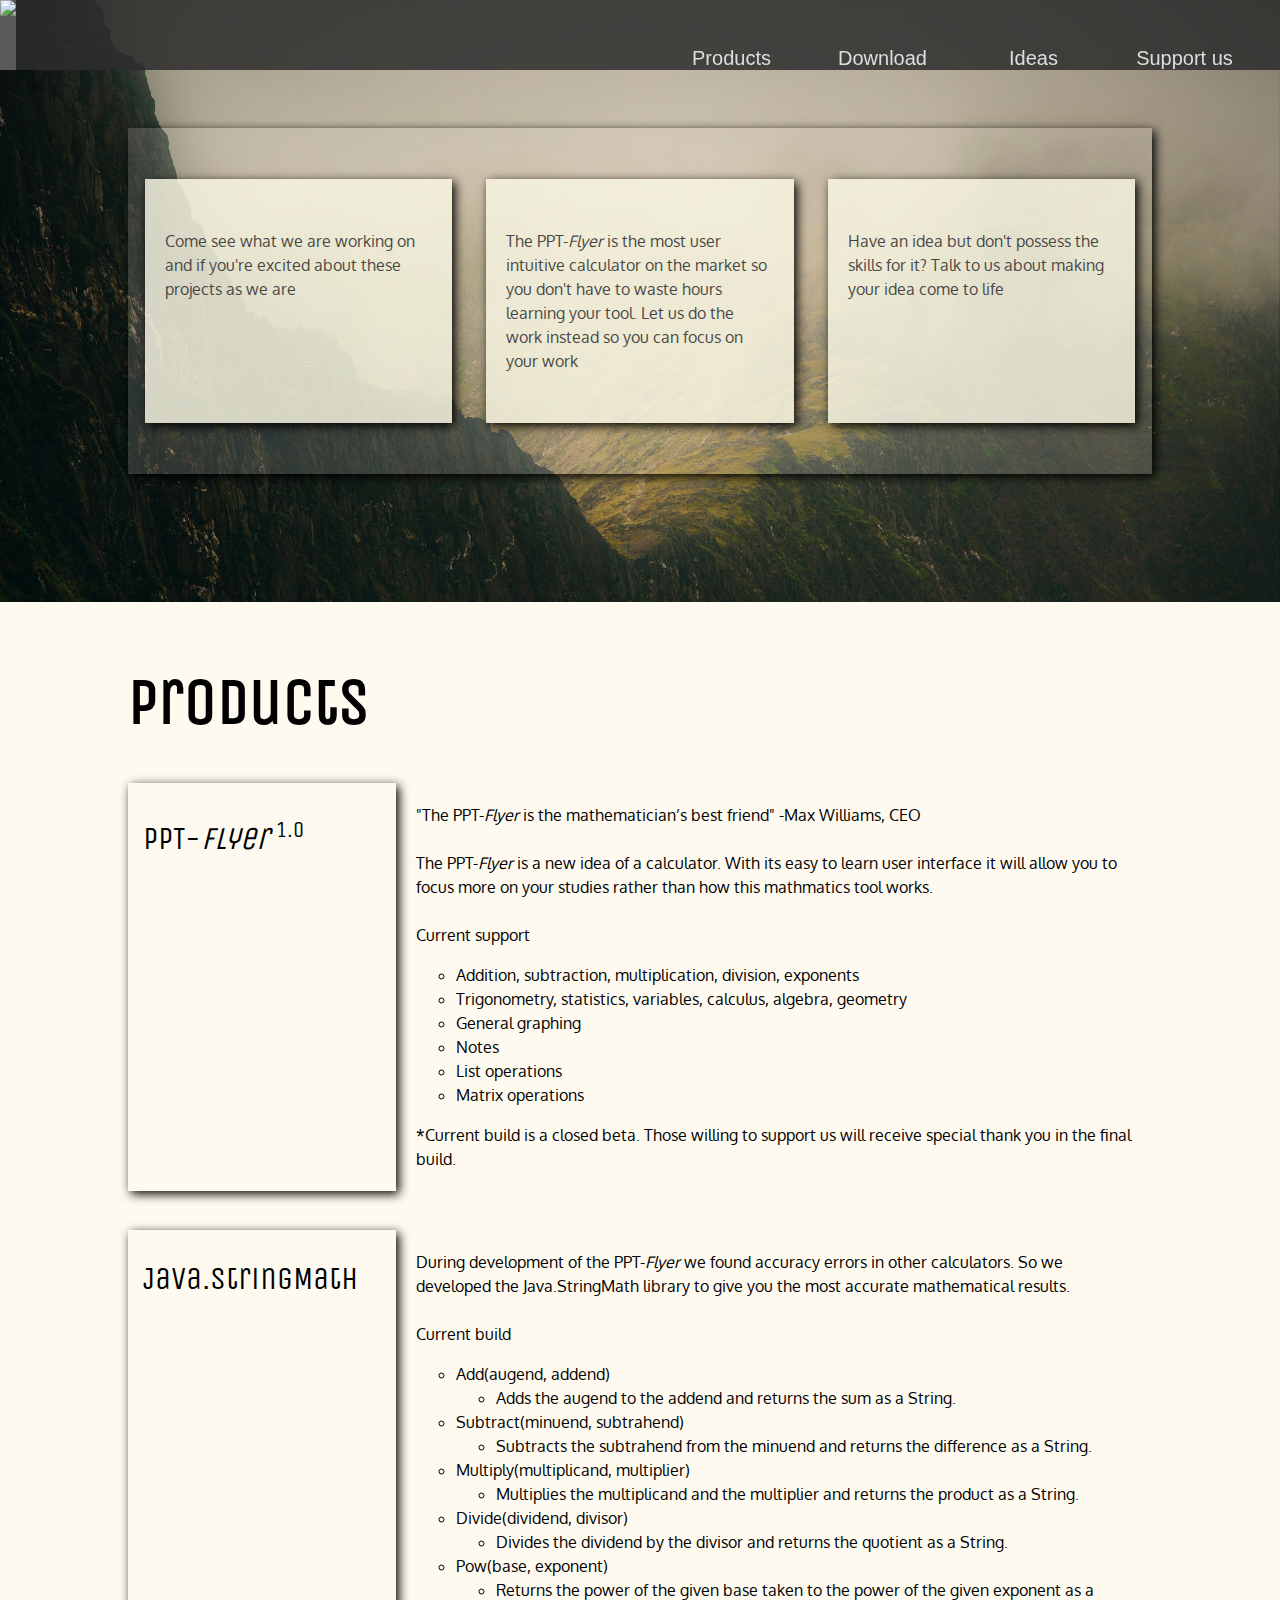
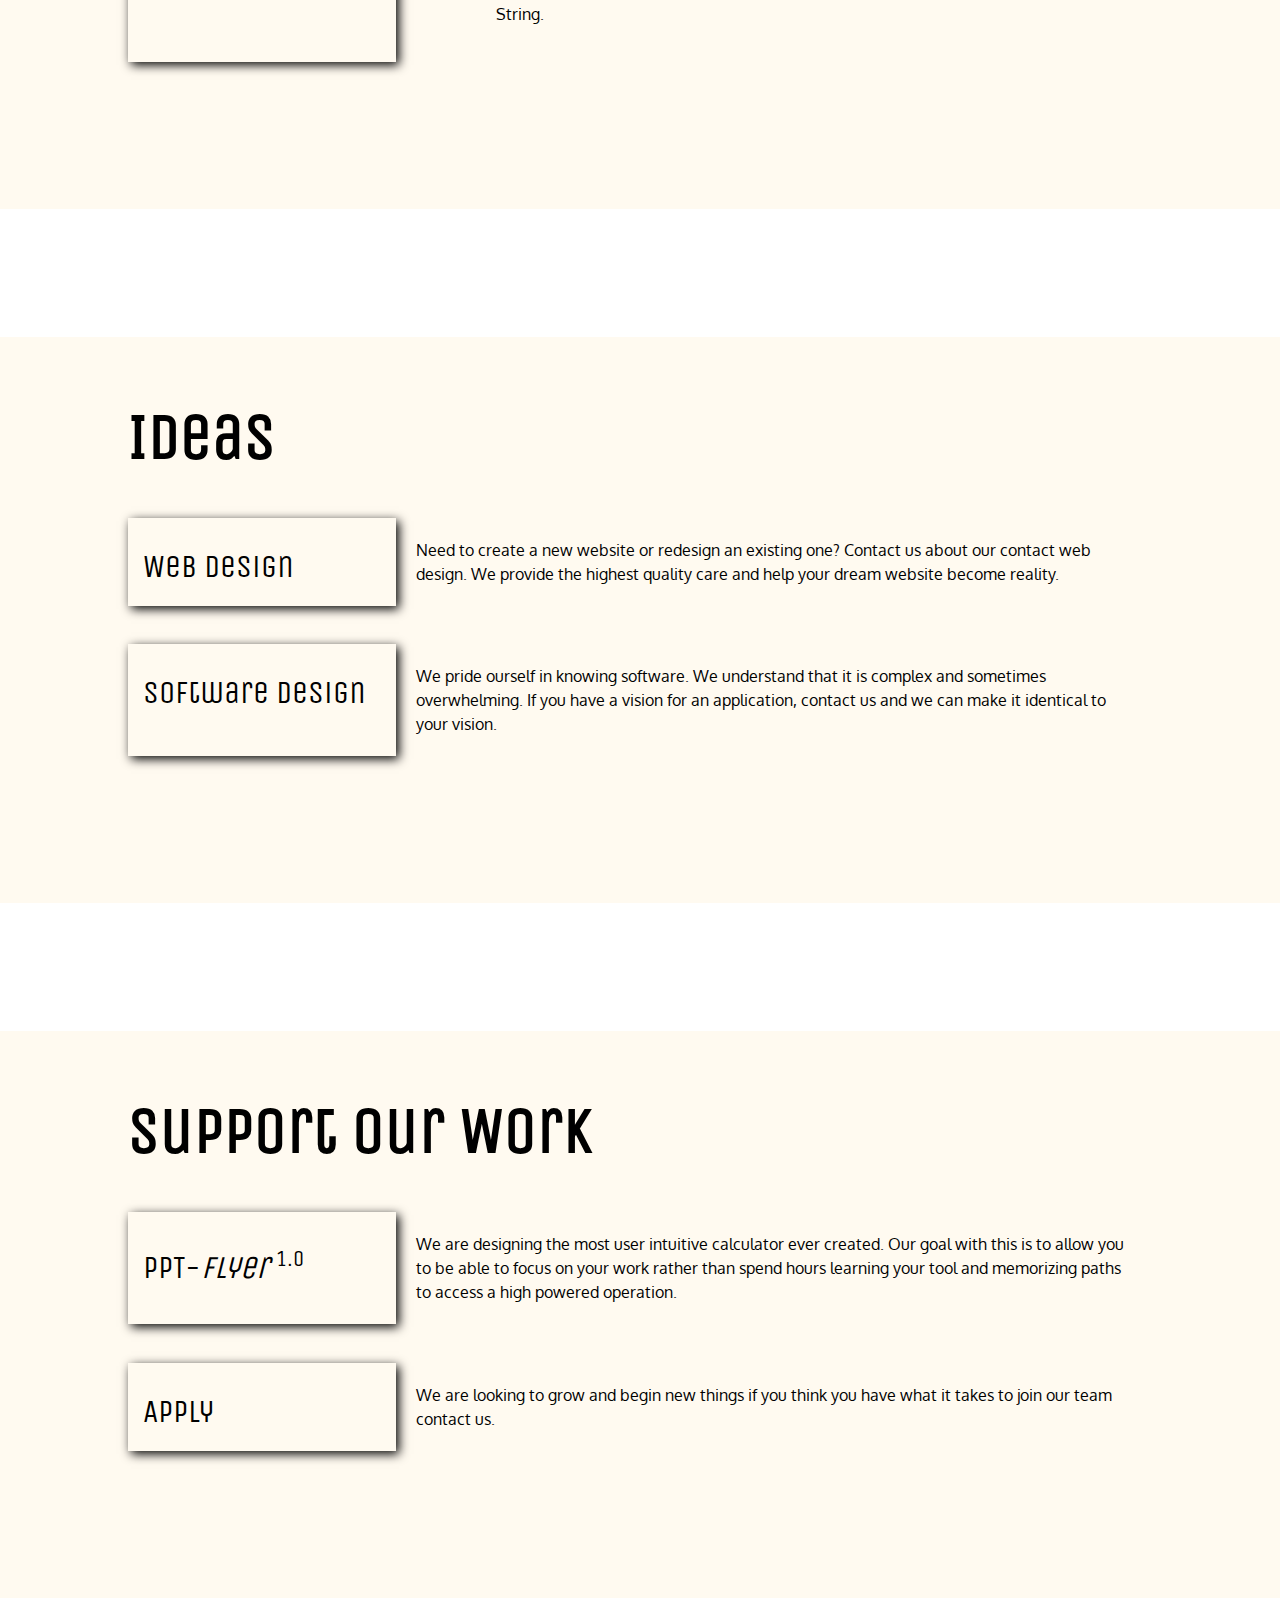
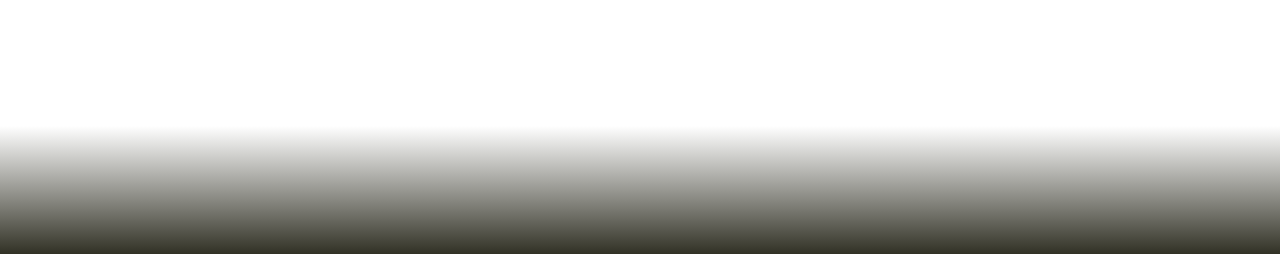
==== commit 8a1b7439: "favicons" ====
--- a/index.html
+++ b/index.html
@@ -5,7 +5,19 @@
 <link type="text/css" rel="stylesheet" href="header-style.css">
 <title>Paper Plane Technologies</title>
 <meta name="keywords" content="Paper Plane Technologies, Paper Plane, Technology, PPT-Flyer">
-
+<!-- favicon -->
+<link rel="apple-touch-icon" sizes="180x180" href="/icons/apple-touch-icon.png">
+<link rel="icon" type="image/png" sizes="32x32" href="/icons/favicon-32x32.png">
+<link rel="icon" type="image/png" sizes="16x16" href="/icons/favicon-16x16.png">
+<link rel="manifest" href="/icons/manifest.json">
+<link rel="mask-icon" href="/icons/safari-pinned-tab.svg" color="#9fcbd9">
+<link rel="shortcut icon" href="/icons/favicon.ico">
+<meta name="apple-mobile-web-app-title" content="Paper Plane">
+<meta name="application-name" content="Paper Plane">
+<meta name="msapplication-config" content="/icons/browserconfig.xml">
+<meta name="theme-color" content="#9fcbd9">
+   
+<meta name="description" content="The offical webpage for Paper Plane Technologies. We offer high quality web design and application development services">
 <style>
     body {
         padding: 0;
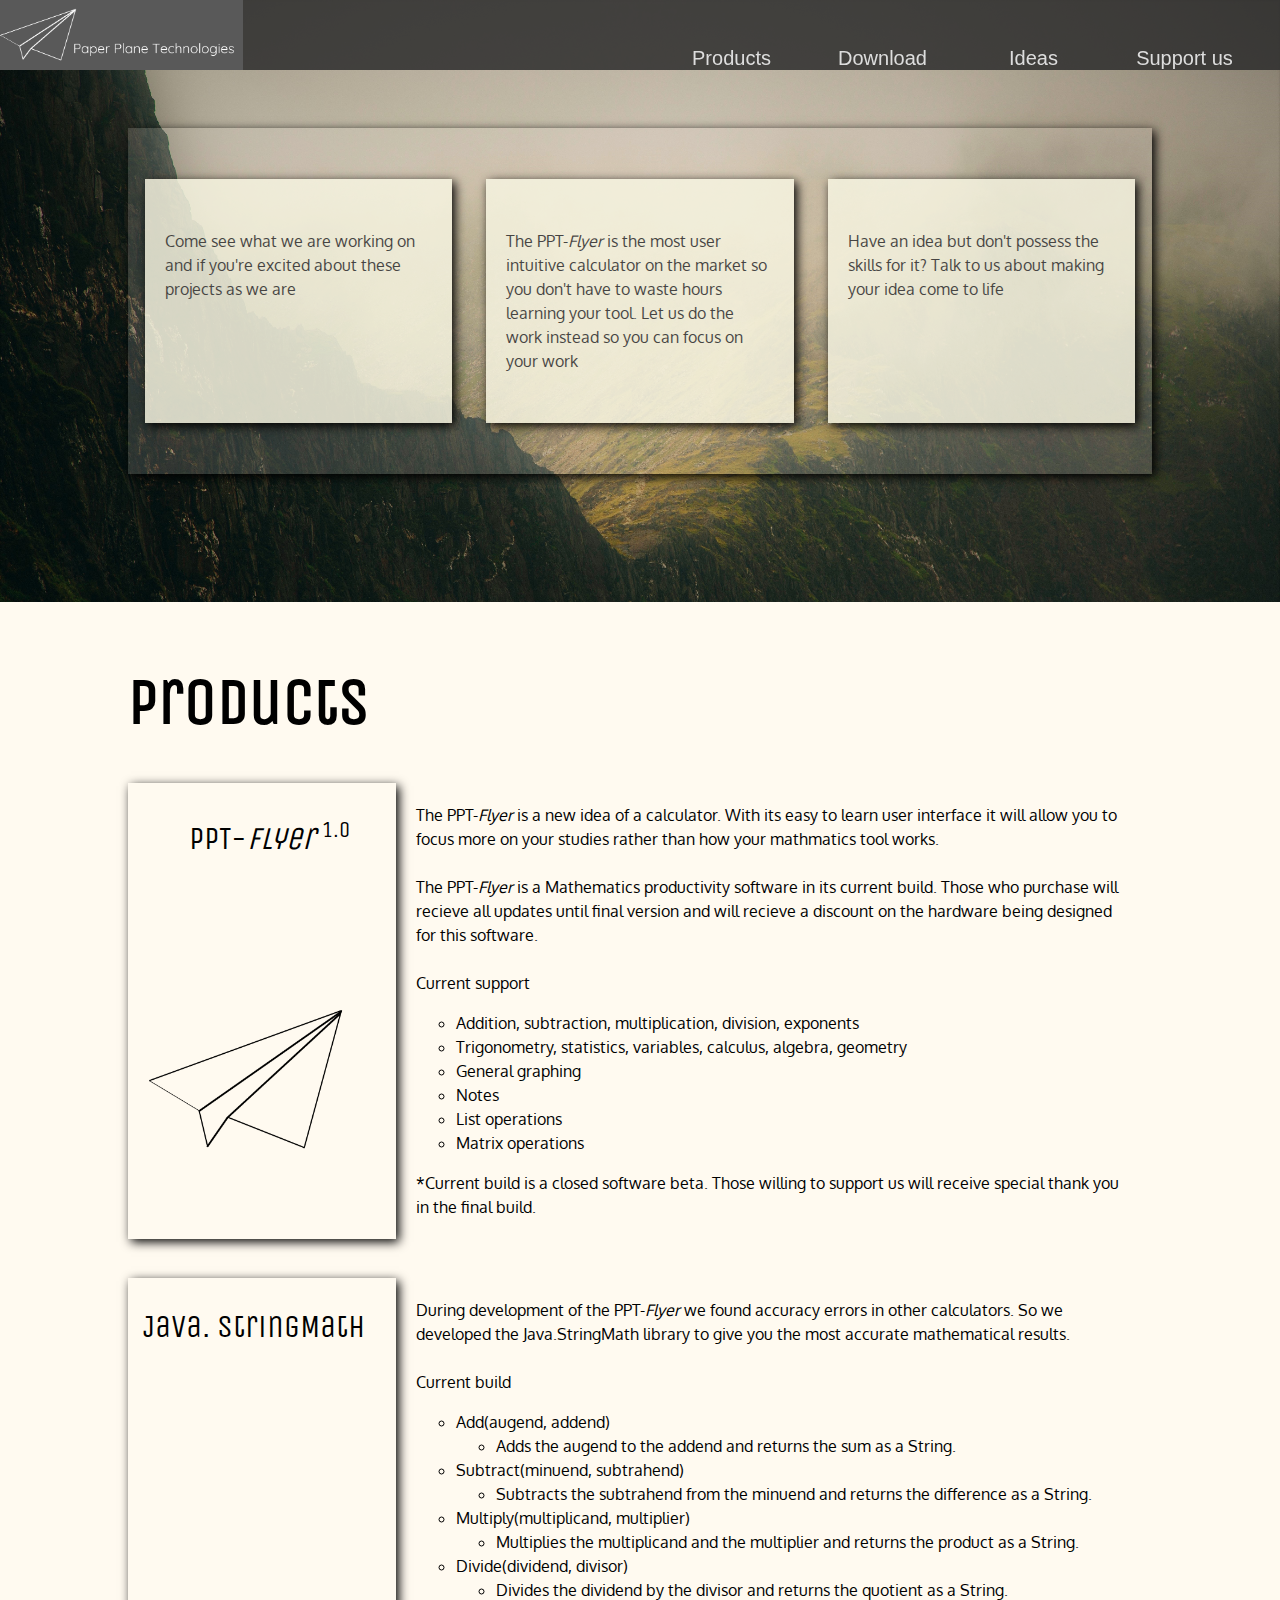
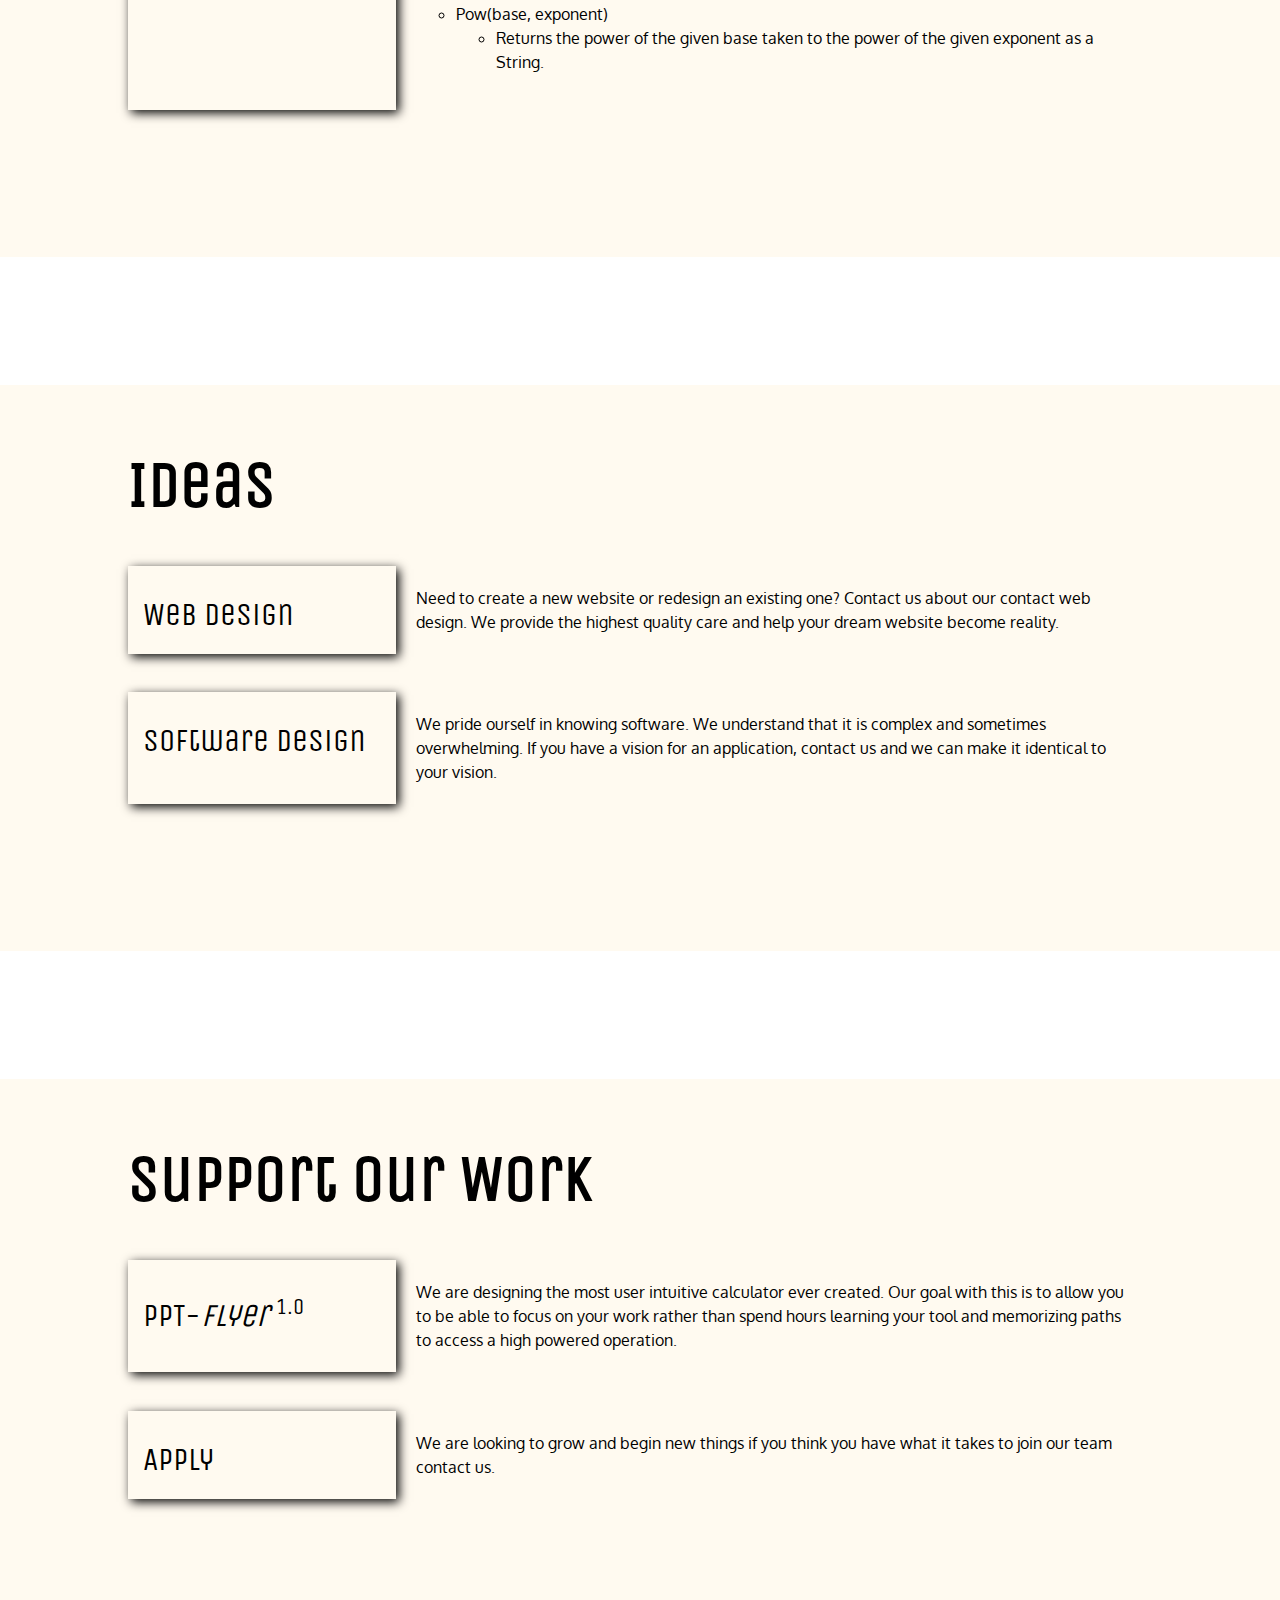
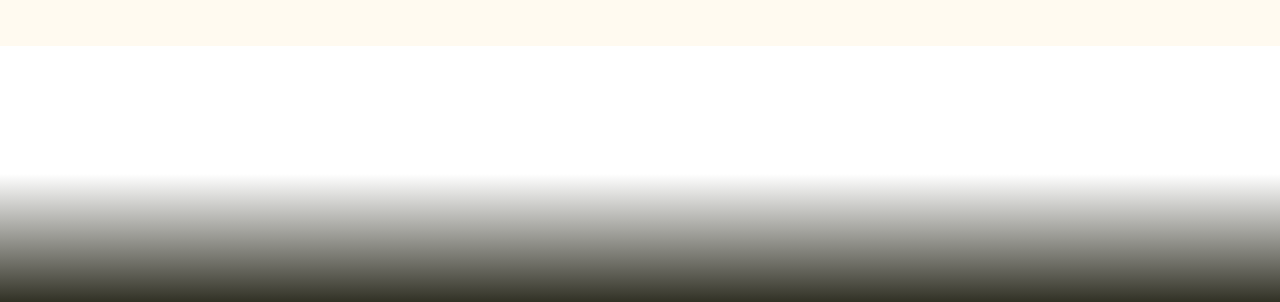
==== commit a7ea36b9: "Mobile testing" ====
--- a/index.html
+++ b/index.html
@@ -1,8 +1,10 @@
 <!DOCTYPE html>
 <html>
 <head>
-<link href='style.css' type='text/css' rel='stylesheet'>
-<link type="text/css" rel="stylesheet" href="header-style.css">
+    <link type='text/css' rel='stylesheet' href='style.css'>
+    <link type="text/css" rel="stylesheet" href="header-style.css">
+    <link type="text/css" rel="stylesheet" media="handheld" href="mobile.css">
+    <link rel="alternate" hreflang="x-default" href="http://www.paperplanetechnologies.com">
 <title>Paper Plane Technologies</title>
 <meta name="keywords" content="Paper Plane Technologies, Paper Plane, Technology, PPT-Flyer">
 <!-- favicon -->
@@ -80,7 +82,7 @@
 
 <div id="products"></div>
 
-<div class="hFill">
+<div itemscope itemtype="http://schema.org/Product" class="hFill">
 <!--    PPT-Flyer   -->
     <div class="center">
         <h1 class="head" >
@@ -90,14 +92,15 @@
     <div class="fcenter">
         <a href="download.html">
         <div class="thead">
-            PPT-<em>Flyer </em> <sup><small>1.0</small></sup>
-        </div>
-        </a>
-        <div class="tdata">
-            "The PPT-<em>Flyer</em> is the mathematician’s best friend" -Max Williams, CEO
+            <span itemprop="name">PPT-<em>Flyer </em></span> <sup><small>1.0</small></sup>
+            <br><br><br><br><br>
+            <img align="left" src="Paper%20Plane%20Technologies%20logo.png" width=80% >
+        </div>
+        </a>
+        <div class="tdata">                        <!-- General -->
+            The PPT-<em>Flyer</em> is a new idea of a calculator. With its easy to learn user interface it will allow you to focus more on your studies rather than how your mathmatics tool works.
             <br><br>
-                        <!-- General -->
-            The PPT-<em>Flyer</em> is a new idea of a calculator. With its easy to learn user interface it will allow you to focus more on your studies rather than how this mathmatics tool works.
+            The PPT-<em>Flyer</em> is a Mathematics productivity software in its current build. Those who purchase will recieve all updates until final version and will recieve a discount on the hardware being designed for this software.
             <br><br>
             Current support
             <ul style="list-style-type:circle">
@@ -108,15 +111,20 @@
                 <li>List operations</li>
                 <li>Matrix operations</li>
             </ul>
-            *Current build is a closed beta. Those willing to support us will receive special thank you in the final build.
-        </div>     
+            *Current build is a closed software beta. Those willing to support us will receive special thank you in the final build.
+        </div> 
+        <meta itemprop="description" content="Mathematics productivity software">
+<span itemprop="offers" itemscope itemtype="http://schema.org/Offer">
+<meta itemprop="price" content="$30.00"></span>
+<span itemprop="brand" itemscope itemtype="http://schema.org/Brand">
+<meta itemprop="name" content="Paper Plane Technologies"></span>
     </div>
     <div class="mvbuffer"></div>
 <!--     Java.StringMath     -->
     <div class="fcenter">
         <a href="download.html">
-        <div class="thead">
-            Java.StringMath
+        <div itemprop="name" class="thead">
+            Java. StringMath
         </div>
         </a>
         <div class="tdata">
@@ -147,6 +155,11 @@
                 
             </ul>
         </div>
+        <meta itemprop="description" content="Java software for math operations that work around IEEE 745 standard for floating-point arithmetic.">
+<span itemprop="offers" itemscope itemtype="http://schema.org/Offer">
+<meta itemprop="price" content="It's on us"></span>
+<span itemprop="brand" itemscope itemtype="http://schema.org/Brand">
+<meta itemprop="name" content="Paper Plane Technologies"></span>
     </div>
     <div class="vbuffer"></div>    
 </div>
@@ -211,7 +224,7 @@
     <div class="mvbuffer"></div>
 
     <div class="fcenter">
-        <a href="apply">
+        <a href="apply.html">
             <div class="thead">
                 Apply
             </div>
--- a/mobile.css
+++ b/mobile.css
@@ -0,0 +1,147 @@
+@import url('//fonts.googleapis.com/css?family=Unica One');
+@import url('//fonts.googleapis.com/css?family=Oxygen');
+/* calc() for calculations */
+a:link, a:visited {
+    font-size: inherit;
+    line-height: inherit;
+    
+    width: 30%;
+    display: inherit;
+    
+    flex: inherit;
+    
+    color: inherit;
+    font-family: inherit;
+    font-size: inherit;
+    box-shadow: 3px 3px 10px;
+    background-color: inherit;
+    text-decoration: none;
+}
+a:hover {
+    background-color:rgba(112, 123, 88, 0.3);
+}
+.inLine{
+    flex: 1;
+    font-size: 100%;
+    font-family: Oxygen;
+    line-height: 150%;
+    background-color:rgba(245, 245, 220, .8);
+        
+    padding-left: 20px;
+    padding-right: 20px;
+    padding-top: 50px;
+    padding-bottom: 50px;
+    white-space:normal;
+    z-index: -9;
+}
+.infoCell{
+    font-size: 120%;
+    font-family: Oxygen;
+    line-height: 150%;
+    background-color:rgb(245, 245, 220);
+
+    margin: auto;
+    padding: 5%;
+    z-index: -8;
+}
+.infoHold {
+    width:80%;
+    margin: auto;
+    align-content: space-around;
+    padding: 1%;
+    background-color:rgba(245, 245, 220, .4);
+    box-shadow: 3px 3px 10px;
+    z-index: -9;
+}
+.hFill {
+    width: 100%;     
+    background-color:rgb(255, 250, 240);
+
+    padding-top: 1.5%;
+    padding-bottom: 1.5%;
+    
+    white-space:normal;
+    z-index: -9;
+}
+.cContent{
+    visibility: hidden;
+}
+h1.head {
+    font-family:'Unica One';
+    font-size: 400%;
+    text-align: left;
+}
+h1.small {
+    font-family:'Unica One';
+    font-size: 200%;
+    text-align: left; 
+}
+/*----- buffers -----*/
+.hbuffer {
+    width:100%;
+    padding-top: 100px;
+}
+div.vbuffer {
+    align-content:center; 
+    padding-top: 5%;
+    padding-bottom: 5%;
+    width:100%;
+}
+div.bvbuffer {
+    align-content:center; 
+    padding-top: 5%;
+    padding-bottom: 5%;
+    width:100%;
+    background: -webkit-linear-gradient(rgba(255, 255, 255, 0.0), rgb(49, 49, 37));
+    background: -o-linear-gradient(rgba(255, 255, 255, 0.0), rgb(49, 49, 37));
+    background: -moz-linear-gradient(rgba(255, 255, 255, 0.0), rgb(49, 49, 37)); 
+    background: linear-gradient(rgba(255, 255, 255, 0.0), rgb(49, 49, 37));
+}
+.mvbuffer {
+    align-content:center; 
+    padding-top: 1.5%;
+    padding-bottom: 1.5%;
+    width:100%;
+}
+.center{
+    margin: auto;
+    width: 80%;
+    white-space: nowrap;
+}
+/*------    Tables  -----*/
+.thead {
+    text-align: center;
+    display: auto;
+    font-family:'Unica One';
+    font-size: 200%;
+    padding-left: 15px;
+    padding-top: 30px;
+    width: 100%;
+    max-width: 100%;
+    white-space: normal;
+}
+.tdata {
+    display: auto;
+    width: 80%;
+    font-size: 120%;
+    line-height: 150%;
+    white-space: normal;
+    font-family:'Oxygen';
+    padding: 20px;
+}
+.fcenter {
+    margin: auto;
+    width: 80%;
+    white-space: nowrap;
+    display: flex;
+}
+/* -----    Links   -----*/
+#products{
+    /*Link to Products mini*/
+}
+#ideas {
+    /*Link to ideas mini */
+}
+#support {
+    /*Link to projects mini*/
+}